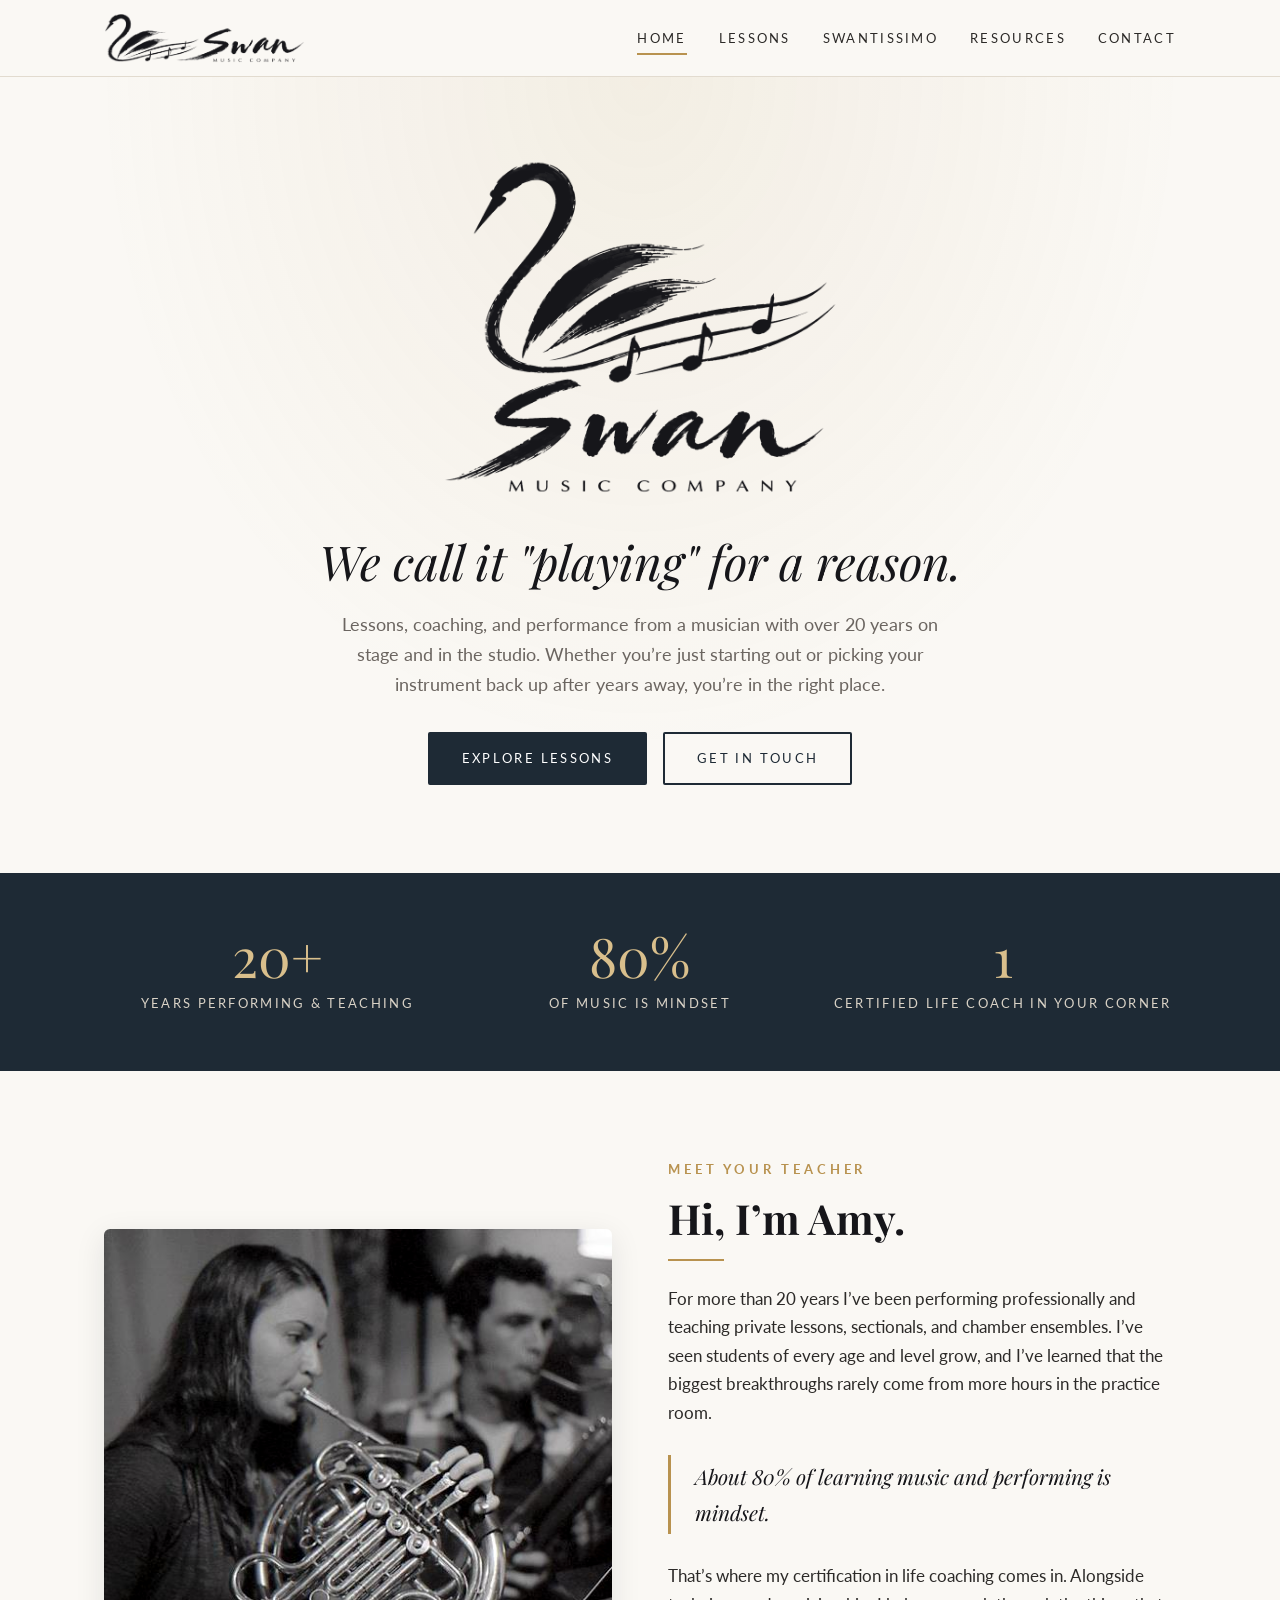
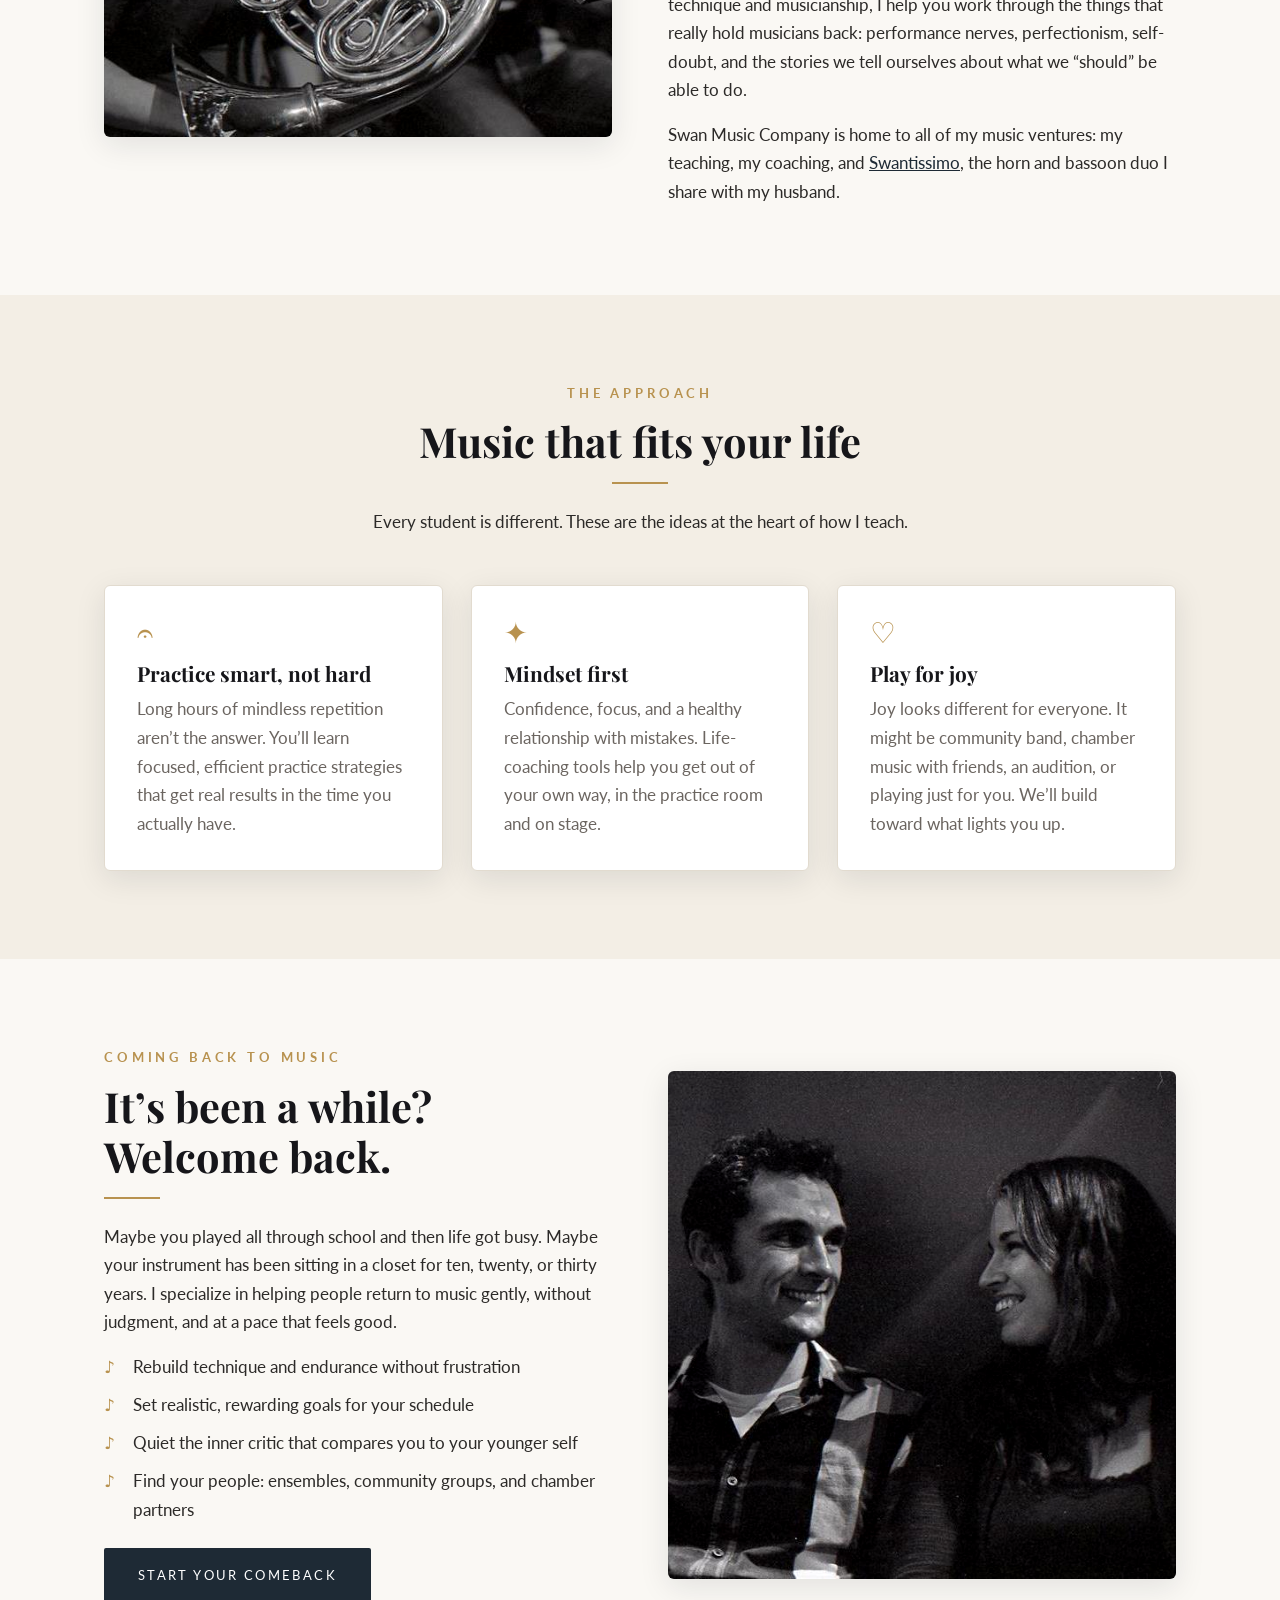
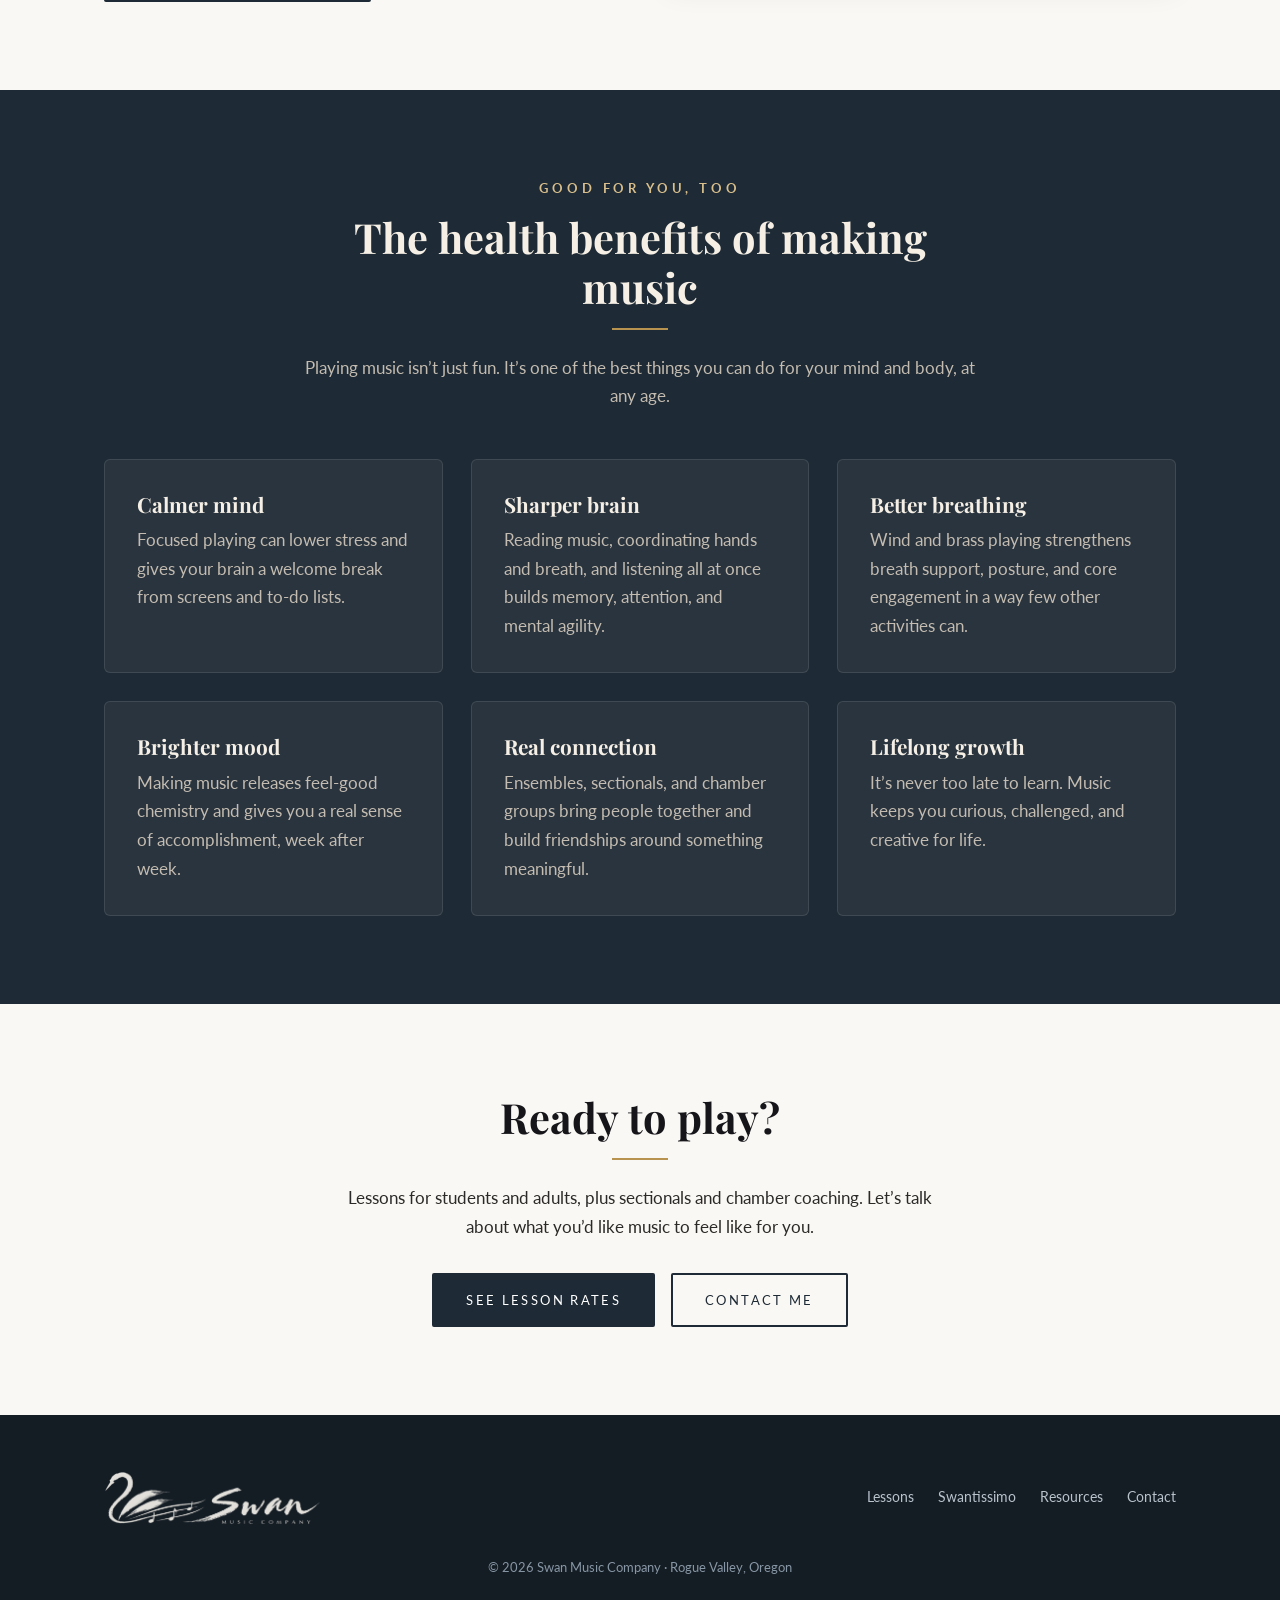
==== index.html @ 02e7a2b5 "Publish the Swan Music Company site." ====
<!DOCTYPE html>
<html lang="en">
<head>
  <meta charset="UTF-8" />
  <meta name="viewport" content="width=device-width, initial-scale=1.0" />
  <title>Swan Music Company | Music Lessons, Coaching &amp; Performance</title>
  <meta name="description" content="Music lessons and mindset coaching with 20+ years of professional performing and teaching. Practice smart, not hard, and play for joy." />
  <link rel="icon" type="image/png" href="images/logo-stacked.png" />
  <link rel="preconnect" href="https://fonts.googleapis.com" />
  <link rel="preconnect" href="https://fonts.gstatic.com" crossorigin />
  <link href="https://fonts.googleapis.com/css2?family=Playfair+Display:ital,wght@0,400;0,700;1,400&family=Lato:wght@300;400;700&display=swap" rel="stylesheet" />
  <link rel="stylesheet" href="css/site.css" />
</head>
<body>

  <header class="site-header">
    <div class="container">
      <a class="brand" href="index.html"><img src="images/logo-horizontal.png" alt="Swan Music Company" /></a>
      <button class="nav-toggle" aria-label="Menu" aria-expanded="false"><span></span></button>
      <ul class="nav-links">
        <li><a href="index.html" aria-current="page">Home</a></li>
        <li><a href="lessons.html">Lessons</a></li>
        <li><a href="swantissimo.html">Swantissimo</a></li>
        <li><a href="resources.html">Resources</a></li>
        <li><a href="contact.html">Contact</a></li>
      </ul>
    </div>
  </header>

  <!-- Hero -->
  <section class="hero">
    <div class="container">
      <img class="hero-logo" src="images/logo-stacked.png" alt="Swan Music Company logo: a brushstroke swan with music notes" />
      <h1>We call it "playing" for a reason.</h1>
      <p>Lessons, coaching, and performance from a musician with over 20 years on stage and in the studio. Whether you&rsquo;re just starting out or picking your instrument back up after years away, you&rsquo;re in the right place.</p>
      <div class="btn-row">
        <a href="lessons.html" class="btn">Explore Lessons</a>
        <a href="contact.html" class="btn btn-outline">Get in Touch</a>
      </div>
    </div>
  </section>

  <!-- Stats -->
  <section class="section-dark" style="padding: 3.5rem 0;">
    <div class="container stats">
      <div><div class="stat-num">20+</div><div class="stat-label">Years performing &amp; teaching</div></div>
      <div><div class="stat-num">80%</div><div class="stat-label">Of music is mindset</div></div>
      <div><div class="stat-num">1</div><div class="stat-label">Certified life coach in your corner</div></div>
    </div>
  </section>

  <!-- About -->
  <section class="section" id="about">
    <div class="container grid-2">
      <img class="photo" src="images/amy-horn.jpg" alt="Amy playing French horn" />
      <div>
        <p class="eyebrow">Meet your teacher</p>
        <h2>Hi, I&rsquo;m Amy.</h2>
        <div class="divider" style="margin-left: 0;"></div>
        <p>For more than 20 years I&rsquo;ve been performing professionally and teaching private lessons, sectionals, and chamber ensembles. I&rsquo;ve seen students of every age and level grow, and I&rsquo;ve learned that the biggest breakthroughs rarely come from more hours in the practice room.</p>
        <p class="pull">About 80% of learning music and performing is mindset.</p>
        <p>That&rsquo;s where my certification in life coaching comes in. Alongside technique and musicianship, I help you work through the things that really hold musicians back: performance nerves, perfectionism, self-doubt, and the stories we tell ourselves about what we &ldquo;should&rdquo; be able to do.</p>
        <p>Swan Music Company is home to all of my music ventures: my teaching, my coaching, and <a href="swantissimo.html">Swantissimo</a>, the horn and bassoon duo I share with my husband.</p>
      </div>
    </div>
  </section>

  <!-- Approach -->
  <section class="section section-warm">
    <div class="container">
      <div class="section-head">
        <p class="eyebrow">The approach</p>
        <h2>Music that fits your life</h2>
        <div class="divider"></div>
        <p>Every student is different. These are the ideas at the heart of how I teach.</p>
      </div>
      <div class="grid-3">
        <div class="card">
          <div class="icon">𝄐</div>
          <h3>Practice smart, not hard</h3>
          <p>Long hours of mindless repetition aren&rsquo;t the answer. You&rsquo;ll learn focused, efficient practice strategies that get real results in the time you actually have.</p>
        </div>
        <div class="card">
          <div class="icon">✦</div>
          <h3>Mindset first</h3>
          <p>Confidence, focus, and a healthy relationship with mistakes. Life-coaching tools help you get out of your own way, in the practice room and on stage.</p>
        </div>
        <div class="card">
          <div class="icon">♡</div>
          <h3>Play for joy</h3>
          <p>Joy looks different for everyone. It might be community band, chamber music with friends, an audition, or playing just for you. We&rsquo;ll build toward what lights you up.</p>
        </div>
      </div>
    </div>
  </section>

  <!-- Returning musicians -->
  <section class="section">
    <div class="container grid-2">
      <div>
        <p class="eyebrow">Coming back to music</p>
        <h2>It&rsquo;s been a while? Welcome back.</h2>
        <div class="divider" style="margin-left: 0;"></div>
        <p>Maybe you played all through school and then life got busy. Maybe your instrument has been sitting in a closet for ten, twenty, or thirty years. I specialize in helping people return to music gently, without judgment, and at a pace that feels good.</p>
        <ul class="checklist">
          <li>Rebuild technique and endurance without frustration</li>
          <li>Set realistic, rewarding goals for your schedule</li>
          <li>Quiet the inner critic that compares you to your younger self</li>
          <li>Find your people: ensembles, community groups, and chamber partners</li>
        </ul>
        <a href="contact.html" class="btn">Start Your Comeback</a>
      </div>
      <img class="photo" src="images/swantissimo-portrait.jpg" alt="Amy and her husband smiling together" />
    </div>
  </section>

  <!-- Health -->
  <section class="section section-dark">
    <div class="container">
      <div class="section-head">
        <p class="eyebrow" style="color: var(--brass-light);">Good for you, too</p>
        <h2>The health benefits of making music</h2>
        <div class="divider"></div>
        <p style="color:#c4bcb0;">Playing music isn&rsquo;t just fun. It&rsquo;s one of the best things you can do for your mind and body, at any age.</p>
      </div>
      <div class="grid-3">
        <div class="card">
          <h3>Calmer mind</h3>
          <p>Focused playing can lower stress and gives your brain a welcome break from screens and to-do lists.</p>
        </div>
        <div class="card">
          <h3>Sharper brain</h3>
          <p>Reading music, coordinating hands and breath, and listening all at once builds memory, attention, and mental agility.</p>
        </div>
        <div class="card">
          <h3>Better breathing</h3>
          <p>Wind and brass playing strengthens breath support, posture, and core engagement in a way few other activities can.</p>
        </div>
        <div class="card">
          <h3>Brighter mood</h3>
          <p>Making music releases feel-good chemistry and gives you a real sense of accomplishment, week after week.</p>
        </div>
        <div class="card">
          <h3>Real connection</h3>
          <p>Ensembles, sectionals, and chamber groups bring people together and build friendships around something meaningful.</p>
        </div>
        <div class="card">
          <h3>Lifelong growth</h3>
          <p>It&rsquo;s never too late to learn. Music keeps you curious, challenged, and creative for life.</p>
        </div>
      </div>
    </div>
  </section>

  <!-- CTA -->
  <section class="section cta">
    <div class="container">
      <h2>Ready to play?</h2>
      <div class="divider"></div>
      <p>Lessons for students and adults, plus sectionals and chamber coaching. Let&rsquo;s talk about what you&rsquo;d like music to feel like for you.</p>
      <div class="btn-row">
        <a href="lessons.html" class="btn">See Lesson Rates</a>
        <a href="contact.html" class="btn btn-outline">Contact Me</a>
      </div>
    </div>
  </section>

  <footer class="site-footer">
    <div class="container">
      <div class="footer-inner">
        <img src="images/logo-horizontal-white.png" alt="Swan Music Company" />
        <ul class="footer-links">
          <li><a href="lessons.html">Lessons</a></li>
          <li><a href="swantissimo.html">Swantissimo</a></li>
          <li><a href="resources.html">Resources</a></li>
          <li><a href="contact.html">Contact</a></li>
        </ul>
      </div>
      <p class="copyright">&copy; <span data-year>2026</span> Swan Music Company &middot; Rogue Valley, Oregon</p>
    </div>
  </footer>

  <script src="js/site.js"></script>
</body>
</html>
---- css/site.css ----
/* ── Swan Music Company: shared styles ── */

:root {
  --ink: #16161a;
  --navy: #1e2a35;
  --navy-deep: #141c24;
  --paper: #faf8f4;
  --paper-warm: #f3eee5;
  --brass: #b8924f;
  --brass-light: #d9bf8c;
  --text: #2c2a28;
  --muted: #6b6560;
  --line: #e2dbcf;
  --radius: 6px;
  --shadow: 0 8px 30px rgba(20, 28, 36, 0.10);
}

*, *::before, *::after { box-sizing: border-box; margin: 0; padding: 0; }

html { scroll-behavior: smooth; }

body {
  font-family: 'Lato', system-ui, sans-serif;
  color: var(--text);
  background: var(--paper);
  line-height: 1.7;
  font-size: 1.05rem;
}

img { max-width: 100%; display: block; }

a { color: var(--navy); }

h1, h2, h3, h4 {
  font-family: 'Playfair Display', Georgia, serif;
  line-height: 1.2;
  color: var(--ink);
}

h1 { font-size: clamp(2.4rem, 6vw, 4rem); }
h2 { font-size: clamp(1.9rem, 4vw, 2.6rem); margin-bottom: 0.5rem; }
h3 { font-size: 1.3rem; margin-bottom: 0.6rem; }

p { margin-bottom: 1rem; }
p:last-child { margin-bottom: 0; }

.eyebrow {
  font-size: 0.8rem;
  letter-spacing: 0.3em;
  text-transform: uppercase;
  color: var(--brass);
  font-weight: 700;
  margin-bottom: 0.75rem;
}

.lead {
  font-family: 'Playfair Display', Georgia, serif;
  font-style: italic;
  font-size: 1.25rem;
  line-height: 1.6;
  color: #4a4038;
}

/* ── Layout ── */
.container { max-width: 1120px; margin: 0 auto; padding: 0 1.5rem; }
.container-narrow { max-width: 760px; }

.section { padding: 5.5rem 0; }
.section-warm { background: var(--paper-warm); }
.section-dark { background: var(--navy); color: #d9d2c6; }
.section-dark h2, .section-dark h3 { color: #f5efe5; }

.section-head { text-align: center; max-width: 680px; margin: 0 auto 3rem; }

.divider {
  width: 56px;
  height: 2px;
  background: var(--brass);
  margin: 1rem auto 1.5rem;
}

.grid-2 { display: grid; grid-template-columns: 1fr 1fr; gap: 3.5rem; align-items: center; }
.grid-3 { display: grid; grid-template-columns: repeat(3, 1fr); gap: 1.75rem; }

/* ── Header / Nav ── */
.site-header {
  position: sticky;
  top: 0;
  z-index: 100;
  background: rgba(250, 248, 244, 0.96);
  backdrop-filter: blur(6px);
  border-bottom: 1px solid var(--line);
}

.site-header .container {
  display: flex;
  align-items: center;
  justify-content: space-between;
  height: 76px;
}

.brand img { height: 50px; width: auto; }

.nav-links { display: flex; gap: 2rem; list-style: none; }

.nav-links a {
  text-decoration: none;
  color: var(--text);
  font-size: 0.8rem;
  letter-spacing: 0.18em;
  text-transform: uppercase;
  padding: 0.4rem 0;
  border-bottom: 2px solid transparent;
  transition: color 0.2s, border-color 0.2s;
}

.nav-links a:hover { color: var(--brass); }
.nav-links a[aria-current="page"] { border-bottom-color: var(--brass); }

.nav-toggle {
  display: none;
  background: none;
  border: 0;
  width: 44px;
  height: 44px;
  cursor: pointer;
  color: var(--ink);
}

.nav-toggle span,
.nav-toggle span::before,
.nav-toggle span::after {
  display: block;
  width: 24px;
  height: 2px;
  background: currentColor;
  margin: 0 auto;
  position: relative;
  transition: transform 0.2s;
}
.nav-toggle span::before, .nav-toggle span::after { content: ''; position: absolute; left: 0; }
.nav-toggle span::before { top: -7px; }
.nav-toggle span::after { top: 7px; }

/* ── Buttons ── */
.btn {
  display: inline-block;
  padding: 0.85rem 2rem;
  background: var(--navy);
  color: #fff;
  text-decoration: none;
  font-size: 0.82rem;
  letter-spacing: 0.18em;
  text-transform: uppercase;
  border: 2px solid var(--navy);
  border-radius: 2px;
  cursor: pointer;
  font-family: inherit;
  transition: background 0.2s, color 0.2s, border-color 0.2s;
}
.btn:hover { background: var(--brass); border-color: var(--brass); }

.btn-outline { background: transparent; color: var(--navy); }
.btn-outline:hover { color: #fff; }

.btn-light { background: transparent; border-color: var(--brass-light); color: var(--brass-light); }
.btn-light:hover { background: var(--brass-light); color: var(--navy); }

.btn-row { display: flex; gap: 1rem; flex-wrap: wrap; }

/* ── Home hero ── */
.hero {
  padding: 5rem 0 5.5rem;
  text-align: center;
  background:
    radial-gradient(ellipse at 50% 0%, rgba(184, 146, 79, 0.10), transparent 60%),
    var(--paper);
}

.hero-logo { width: min(400px, 80%); margin: 0 auto 2.25rem; }

.hero h1 {
  font-size: clamp(1.9rem, 4.5vw, 3rem);
  font-weight: 400;
  font-style: italic;
  max-width: 820px;
  margin: 0 auto 1.25rem;
}

.hero p { max-width: 640px; margin: 0 auto 2rem; color: var(--muted); font-size: 1.1rem; }
.hero .btn-row { justify-content: center; }

/* ── Page hero (inner pages) ── */
.page-hero {
  padding: 4.5rem 0 3.5rem;
  text-align: center;
  background: var(--paper-warm);
  border-bottom: 1px solid var(--line);
}
.page-hero p { max-width: 640px; margin: 1rem auto 0; color: var(--muted); font-size: 1.1rem; }

/* ── Stats strip ── */
.stats {
  display: grid;
  grid-template-columns: repeat(3, 1fr);
  text-align: center;
  gap: 1rem;
}
.stat-num {
  font-family: 'Playfair Display', Georgia, serif;
  font-size: clamp(2.4rem, 5vw, 3.4rem);
  color: var(--brass-light);
  line-height: 1;
}
.stat-label {
  font-size: 0.8rem;
  letter-spacing: 0.18em;
  text-transform: uppercase;
  margin-top: 0.6rem;
}

/* ── Cards ── */
.card {
  background: #fff;
  border: 1px solid var(--line);
  border-radius: var(--radius);
  padding: 2rem;
  box-shadow: var(--shadow);
}
.card .icon {
  font-size: 1.8rem;
  color: var(--brass);
  line-height: 1;
  margin-bottom: 0.9rem;
}
.card p { color: var(--muted); }

.section-dark .card {
  background: rgba(255, 255, 255, 0.05);
  border-color: rgba(255, 255, 255, 0.1);
  box-shadow: none;
}
.section-dark .card p { color: #c4bcb0; }

/* ── Photo ── */
.photo {
  border-radius: var(--radius);
  box-shadow: var(--shadow);
  filter: contrast(1.04);
}

/* ── Quote / pull ── */
.pull {
  border-left: 3px solid var(--brass);
  padding: 0.25rem 0 0.25rem 1.5rem;
  margin: 1.75rem 0;
  font-family: 'Playfair Display', Georgia, serif;
  font-style: italic;
  font-size: 1.3rem;
  color: var(--ink);
}

/* ── Checklist ── */
.checklist { list-style: none; margin: 1rem 0 1.5rem; }
.checklist li { padding-left: 1.8rem; position: relative; margin-bottom: 0.6rem; }
.checklist li::before {
  content: '♪';
  position: absolute;
  left: 0;
  color: var(--brass);
  font-weight: 700;
}

/* ── Pricing ── */
.pricing { display: grid; grid-template-columns: 1fr 1fr; gap: 2rem; max-width: 880px; margin: 0 auto; }
.price-card { text-align: center; padding: 2.5rem 2rem; }
.price-card h3 { font-size: 1.6rem; }
.price-card .who { color: var(--muted); font-size: 0.95rem; margin-bottom: 1.75rem; }
.price-row {
  display: flex;
  justify-content: space-between;
  align-items: baseline;
  padding: 1rem 0;
  border-top: 1px solid var(--line);
}
.price-row:last-of-type { border-bottom: 1px solid var(--line); margin-bottom: 1.75rem; }
.price-row .len { font-size: 0.85rem; letter-spacing: 0.15em; text-transform: uppercase; }
.price-row .amt { font-family: 'Playfair Display', Georgia, serif; font-size: 2rem; color: var(--ink); }
.price-card.featured { border-top: 4px solid var(--brass); }

/* ── Resource cards ── */
.post-card { display: flex; flex-direction: column; text-decoration: none; color: inherit; transition: transform 0.2s; }
a.post-card:hover { transform: translateY(-3px); }
.post-card .tag {
  align-self: flex-start;
  font-size: 0.7rem;
  letter-spacing: 0.15em;
  text-transform: uppercase;
  color: var(--brass);
  border: 1px solid var(--brass-light);
  border-radius: 20px;
  padding: 0.2rem 0.75rem;
  margin-bottom: 1rem;
}
.post-card.soon { opacity: 0.7; border-style: dashed; box-shadow: none; background: transparent; }

/* ── Article ── */
.article { padding: 4rem 0 5rem; }
.article h2 { font-size: 1.6rem; margin: 2.5rem 0 0.75rem; }
.article p, .article li { font-size: 1.08rem; }
.article ol, .article ul { margin: 0 0 1rem 1.4rem; }
.article li { margin-bottom: 0.5rem; }
.article-meta { color: var(--muted); font-size: 0.9rem; margin-top: 0.75rem; }

/* ── Forms ── */
.form { display: grid; gap: 1.25rem; }
.form-row { display: grid; grid-template-columns: 1fr 1fr; gap: 1.25rem; }
.form label { display: block; font-size: 0.8rem; letter-spacing: 0.12em; text-transform: uppercase; margin-bottom: 0.4rem; font-weight: 700; }
.form input, .form select, .form textarea {
  width: 100%;
  padding: 0.8rem 1rem;
  font: inherit;
  color: var(--text);
  background: #fff;
  border: 1px solid var(--line);
  border-radius: 4px;
}
.form input:focus, .form select:focus, .form textarea:focus {
  outline: 2px solid var(--brass-light);
  border-color: var(--brass);
}
.form textarea { min-height: 160px; resize: vertical; }
.form-note { font-size: 0.9rem; color: var(--muted); }
.form-status { font-weight: 700; color: var(--navy); }

/* ── Swantissimo ── */
.duo-hero {
  min-height: 78vh;
  display: flex;
  align-items: center;
  justify-content: center;
  text-align: center;
  color: #fff;
  background:
    linear-gradient(to bottom, rgba(10, 15, 20, 0.55), rgba(10, 15, 20, 0.75)),
    url('../images/swantissimo-performing.jpg') center 30% / cover no-repeat;
}
.duo-hero h1 { color: #fff; font-style: italic; font-size: clamp(3.2rem, 10vw, 6.5rem); text-shadow: 0 2px 20px rgba(0,0,0,0.5); }
.duo-hero .eyebrow { color: var(--brass-light); }
.duo-hero p { color: #ddd5c8; letter-spacing: 0.08em; margin: 0.75rem 0 2.25rem; }

.tags { display: flex; flex-wrap: wrap; gap: 0.6rem; justify-content: center; margin-top: 1.75rem; }
.tags span {
  background: rgba(200, 169, 110, 0.15);
  border: 1px solid rgba(200, 169, 110, 0.35);
  color: var(--brass-light);
  padding: 0.35rem 0.9rem;
  border-radius: 20px;
  font-size: 0.75rem;
  letter-spacing: 0.08em;
  text-transform: uppercase;
}

.instagram-btn {
  display: inline-flex;
  align-items: center;
  gap: 0.65rem;
  padding: 0.9rem 2rem;
  background: linear-gradient(135deg, #833ab4, #fd1d1d, #fcb045);
  color: #fff;
  text-decoration: none;
  border-radius: 6px;
  font-weight: 700;
  box-shadow: 0 4px 16px rgba(0,0,0,0.15);
  transition: transform 0.2s;
}
.instagram-btn:hover { transform: translateY(-2px); }

/* ── CTA band ── */
.cta { text-align: center; }
.cta p { max-width: 600px; margin: 0 auto 2rem; }
.cta .btn-row { justify-content: center; }

/* ── Footer ── */
.site-footer {
  background: var(--navy-deep);
  color: #8796a4;
  padding: 3.5rem 0 2.5rem;
  font-size: 0.9rem;
}
.footer-inner { display: flex; justify-content: space-between; align-items: center; gap: 2rem; flex-wrap: wrap; }
.footer-inner img { height: 54px; width: auto; opacity: 0.9; }
.footer-links { display: flex; gap: 1.5rem; list-style: none; flex-wrap: wrap; }
.footer-links a { color: #b9c3cc; text-decoration: none; }
.footer-links a:hover { color: var(--brass-light); }
.copyright { margin-top: 2rem; font-size: 0.8rem; text-align: center; }

/* ── Responsive ── */
@media (max-width: 880px) {
  .grid-2, .grid-3, .pricing { grid-template-columns: 1fr; gap: 2rem; }
  .section { padding: 4rem 0; }

  .nav-toggle { display: block; }
  .nav-links {
    display: none;
    position: absolute;
    top: 76px;
    left: 0;
    right: 0;
    flex-direction: column;
    gap: 0;
    background: var(--paper);
    border-bottom: 1px solid var(--line);
    padding: 0.5rem 1.5rem 1rem;
  }
  .nav-links.open { display: flex; }
  .nav-links a { display: block; padding: 0.85rem 0; }
}

@media (max-width: 560px) {
  .container { padding: 0 1rem; }
  .stats { grid-template-columns: 1fr; gap: 2rem; }
  .form-row { grid-template-columns: 1fr; }
  .brand img { height: 38px; }
  .footer-inner { flex-direction: column; text-align: center; }
}
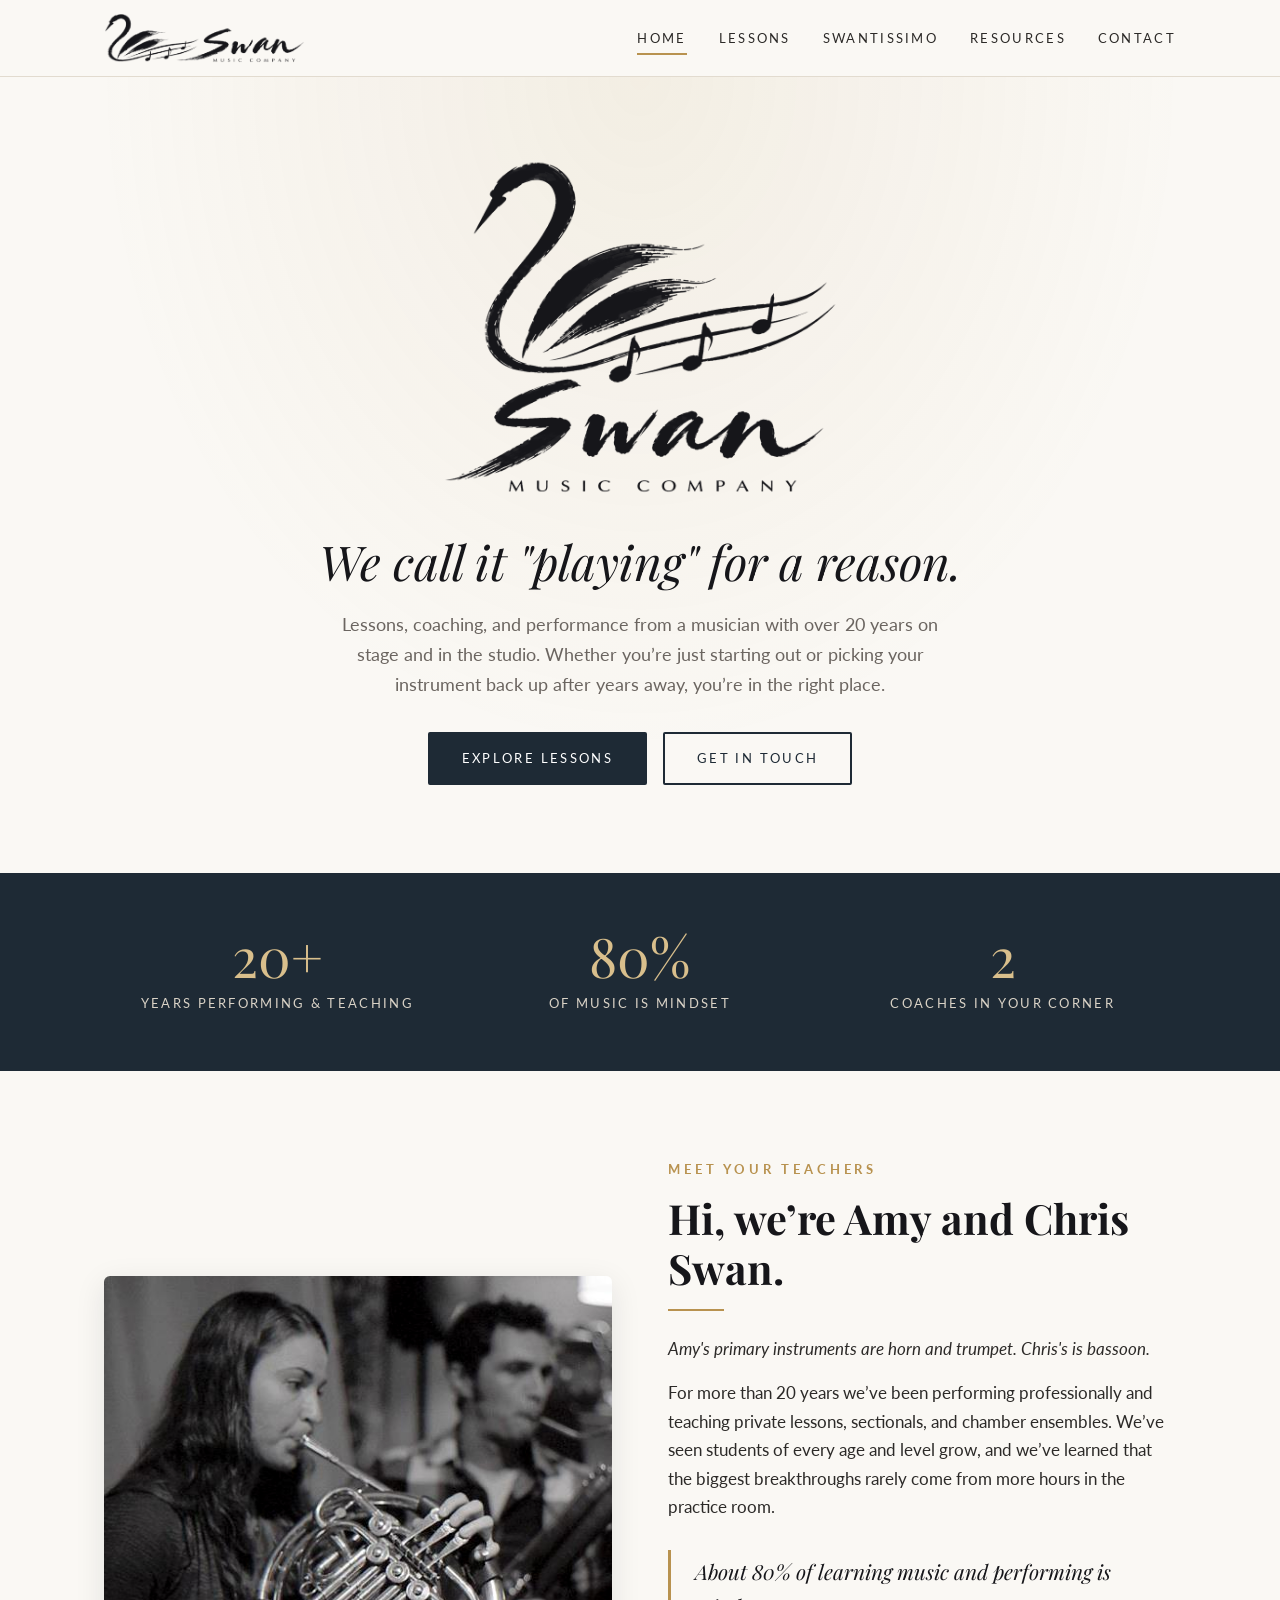
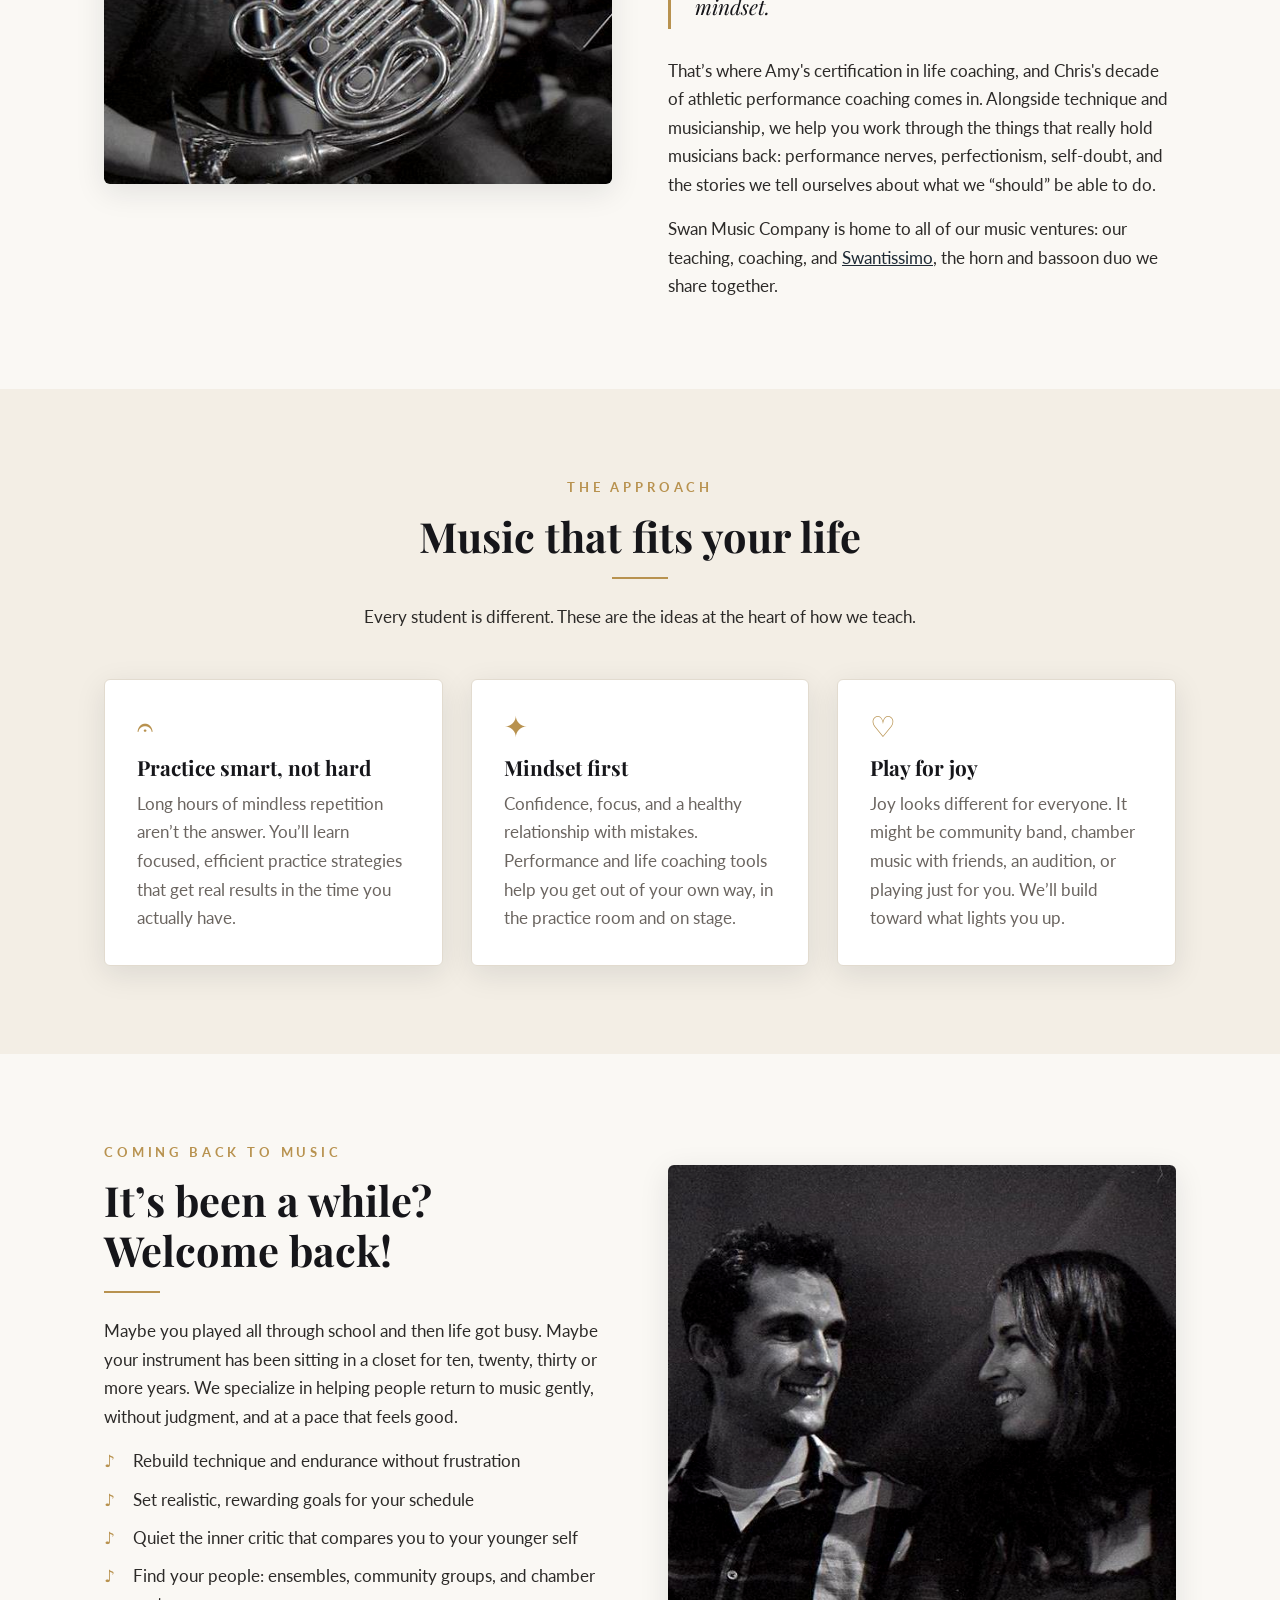
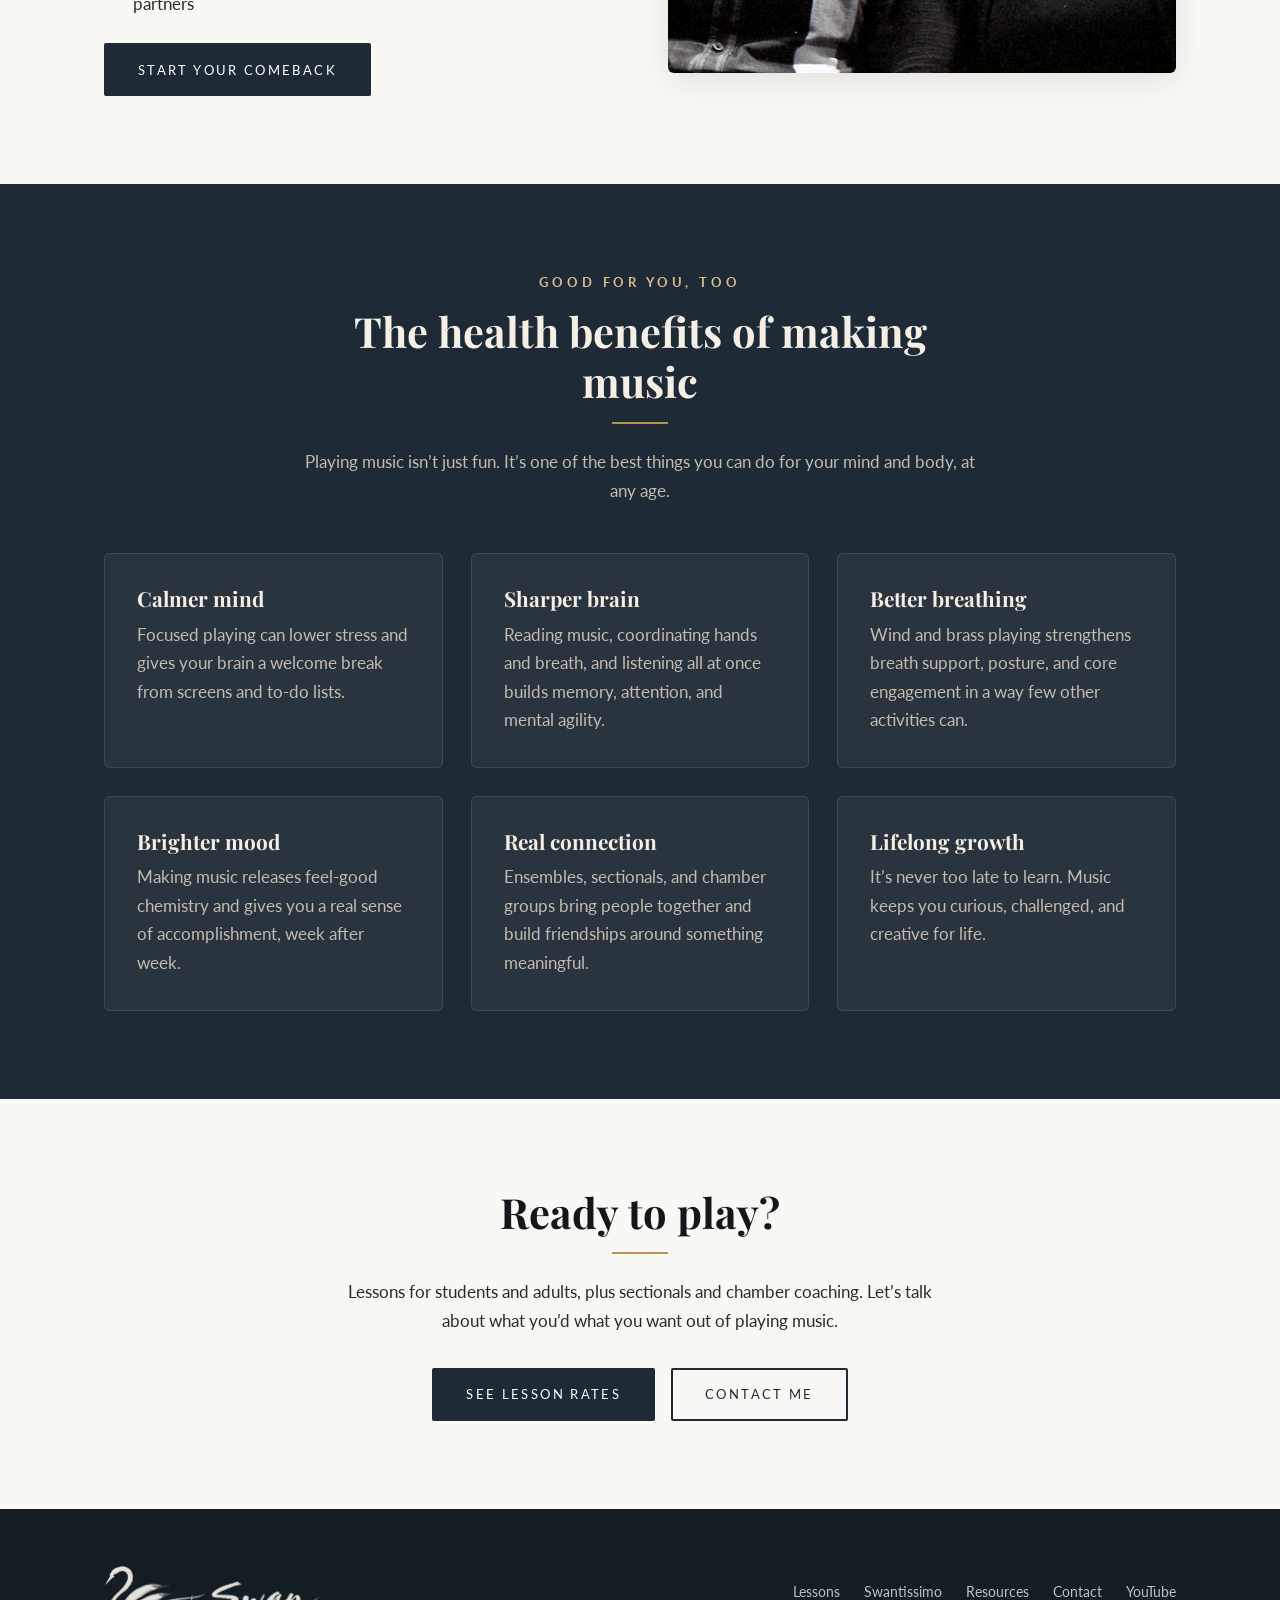
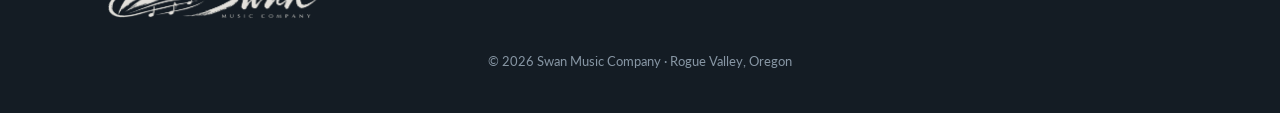
==== commit 48163420: "Update the site content before the first publish." ====
--- a/index.html
+++ b/index.html
@@ -4,7 +4,7 @@
   <meta charset="UTF-8" />
   <meta name="viewport" content="width=device-width, initial-scale=1.0" />
   <title>Swan Music Company | Music Lessons, Coaching &amp; Performance</title>
-  <meta name="description" content="Music lessons and mindset coaching with 20+ years of professional performing and teaching. Practice smart, not hard, and play for joy." />
+  <meta name="description" content="Music lessons and mindset coaching with 20+ years of professional performing and teaching. Practice smart, not hard, and play for joy above all else." />
   <link rel="icon" type="image/png" href="images/logo-stacked.png" />
   <link rel="preconnect" href="https://fonts.googleapis.com" />
   <link rel="preconnect" href="https://fonts.gstatic.com" crossorigin />
@@ -45,7 +45,7 @@
     <div class="container stats">
       <div><div class="stat-num">20+</div><div class="stat-label">Years performing &amp; teaching</div></div>
       <div><div class="stat-num">80%</div><div class="stat-label">Of music is mindset</div></div>
-      <div><div class="stat-num">1</div><div class="stat-label">Certified life coach in your corner</div></div>
+      <div><div class="stat-num">2</div><div class="stat-label">Coaches in your corner</div></div>
     </div>
   </section>
 
@@ -54,13 +54,14 @@
     <div class="container grid-2">
       <img class="photo" src="images/amy-horn.jpg" alt="Amy playing French horn" />
       <div>
-        <p class="eyebrow">Meet your teacher</p>
-        <h2>Hi, I&rsquo;m Amy.</h2>
+        <p class="eyebrow">Meet your teachers</p>
+        <h2>Hi, we&rsquo;re Amy and Chris Swan.</h2>
         <div class="divider" style="margin-left: 0;"></div>
-        <p>For more than 20 years I&rsquo;ve been performing professionally and teaching private lessons, sectionals, and chamber ensembles. I&rsquo;ve seen students of every age and level grow, and I&rsquo;ve learned that the biggest breakthroughs rarely come from more hours in the practice room.</p>
+        <p><i>Amy's primary instruments are horn and trumpet. Chris's is bassoon.</i></p>
+        <p>For more than 20 years we&rsquo;ve been performing professionally and teaching private lessons, sectionals, and chamber ensembles. We&rsquo;ve seen students of every age and level grow, and we&rsquo;ve learned that the biggest breakthroughs rarely come from more hours in the practice room.</p>
         <p class="pull">About 80% of learning music and performing is mindset.</p>
-        <p>That&rsquo;s where my certification in life coaching comes in. Alongside technique and musicianship, I help you work through the things that really hold musicians back: performance nerves, perfectionism, self-doubt, and the stories we tell ourselves about what we &ldquo;should&rdquo; be able to do.</p>
-        <p>Swan Music Company is home to all of my music ventures: my teaching, my coaching, and <a href="swantissimo.html">Swantissimo</a>, the horn and bassoon duo I share with my husband.</p>
+        <p>That&rsquo;s where Amy's certification in life coaching, and Chris's decade of athletic performance coaching comes in. Alongside technique and musicianship, we help you work through the things that really hold musicians back: performance nerves, perfectionism, self-doubt, and the stories we tell ourselves about what we &ldquo;should&rdquo; be able to do.</p>
+        <p>Swan Music Company is home to all of our music ventures: our teaching, coaching, and <a href="swantissimo.html">Swantissimo</a>, the horn and bassoon duo we share together.</p>
       </div>
     </div>
   </section>
@@ -72,7 +73,7 @@
         <p class="eyebrow">The approach</p>
         <h2>Music that fits your life</h2>
         <div class="divider"></div>
-        <p>Every student is different. These are the ideas at the heart of how I teach.</p>
+        <p>Every student is different. These are the ideas at the heart of how we teach.</p>
       </div>
       <div class="grid-3">
         <div class="card">
@@ -83,7 +84,7 @@
         <div class="card">
           <div class="icon">✦</div>
           <h3>Mindset first</h3>
-          <p>Confidence, focus, and a healthy relationship with mistakes. Life-coaching tools help you get out of your own way, in the practice room and on stage.</p>
+          <p>Confidence, focus, and a healthy relationship with mistakes. Performance and life coaching tools help you get out of your own way, in the practice room and on stage.</p>
         </div>
         <div class="card">
           <div class="icon">♡</div>
@@ -99,9 +100,9 @@
     <div class="container grid-2">
       <div>
         <p class="eyebrow">Coming back to music</p>
-        <h2>It&rsquo;s been a while? Welcome back.</h2>
+        <h2>It&rsquo;s been a while?<br />Welcome back!</h2>
         <div class="divider" style="margin-left: 0;"></div>
-        <p>Maybe you played all through school and then life got busy. Maybe your instrument has been sitting in a closet for ten, twenty, or thirty years. I specialize in helping people return to music gently, without judgment, and at a pace that feels good.</p>
+        <p>Maybe you played all through school and then life got busy. Maybe your instrument has been sitting in a closet for ten, twenty, thirty or more years. We specialize in helping people return to music gently, without judgment, and at a pace that feels good.</p>
         <ul class="checklist">
           <li>Rebuild technique and endurance without frustration</li>
           <li>Set realistic, rewarding goals for your schedule</li>
@@ -157,7 +158,7 @@
     <div class="container">
       <h2>Ready to play?</h2>
       <div class="divider"></div>
-      <p>Lessons for students and adults, plus sectionals and chamber coaching. Let&rsquo;s talk about what you&rsquo;d like music to feel like for you.</p>
+      <p>Lessons for students and adults, plus sectionals and chamber coaching. Let&rsquo;s talk about what you&rsquo;d what you want out of playing music.</p>
       <div class="btn-row">
         <a href="lessons.html" class="btn">See Lesson Rates</a>
         <a href="contact.html" class="btn btn-outline">Contact Me</a>
@@ -174,6 +175,7 @@
           <li><a href="swantissimo.html">Swantissimo</a></li>
           <li><a href="resources.html">Resources</a></li>
           <li><a href="contact.html">Contact</a></li>
+          <li><a href="https://www.youtube.com/@swanmusiccompany" target="_blank" rel="noopener noreferrer">YouTube</a></li>
         </ul>
       </div>
       <p class="copyright">&copy; <span data-year>2026</span> Swan Music Company &middot; Rogue Valley, Oregon</p>
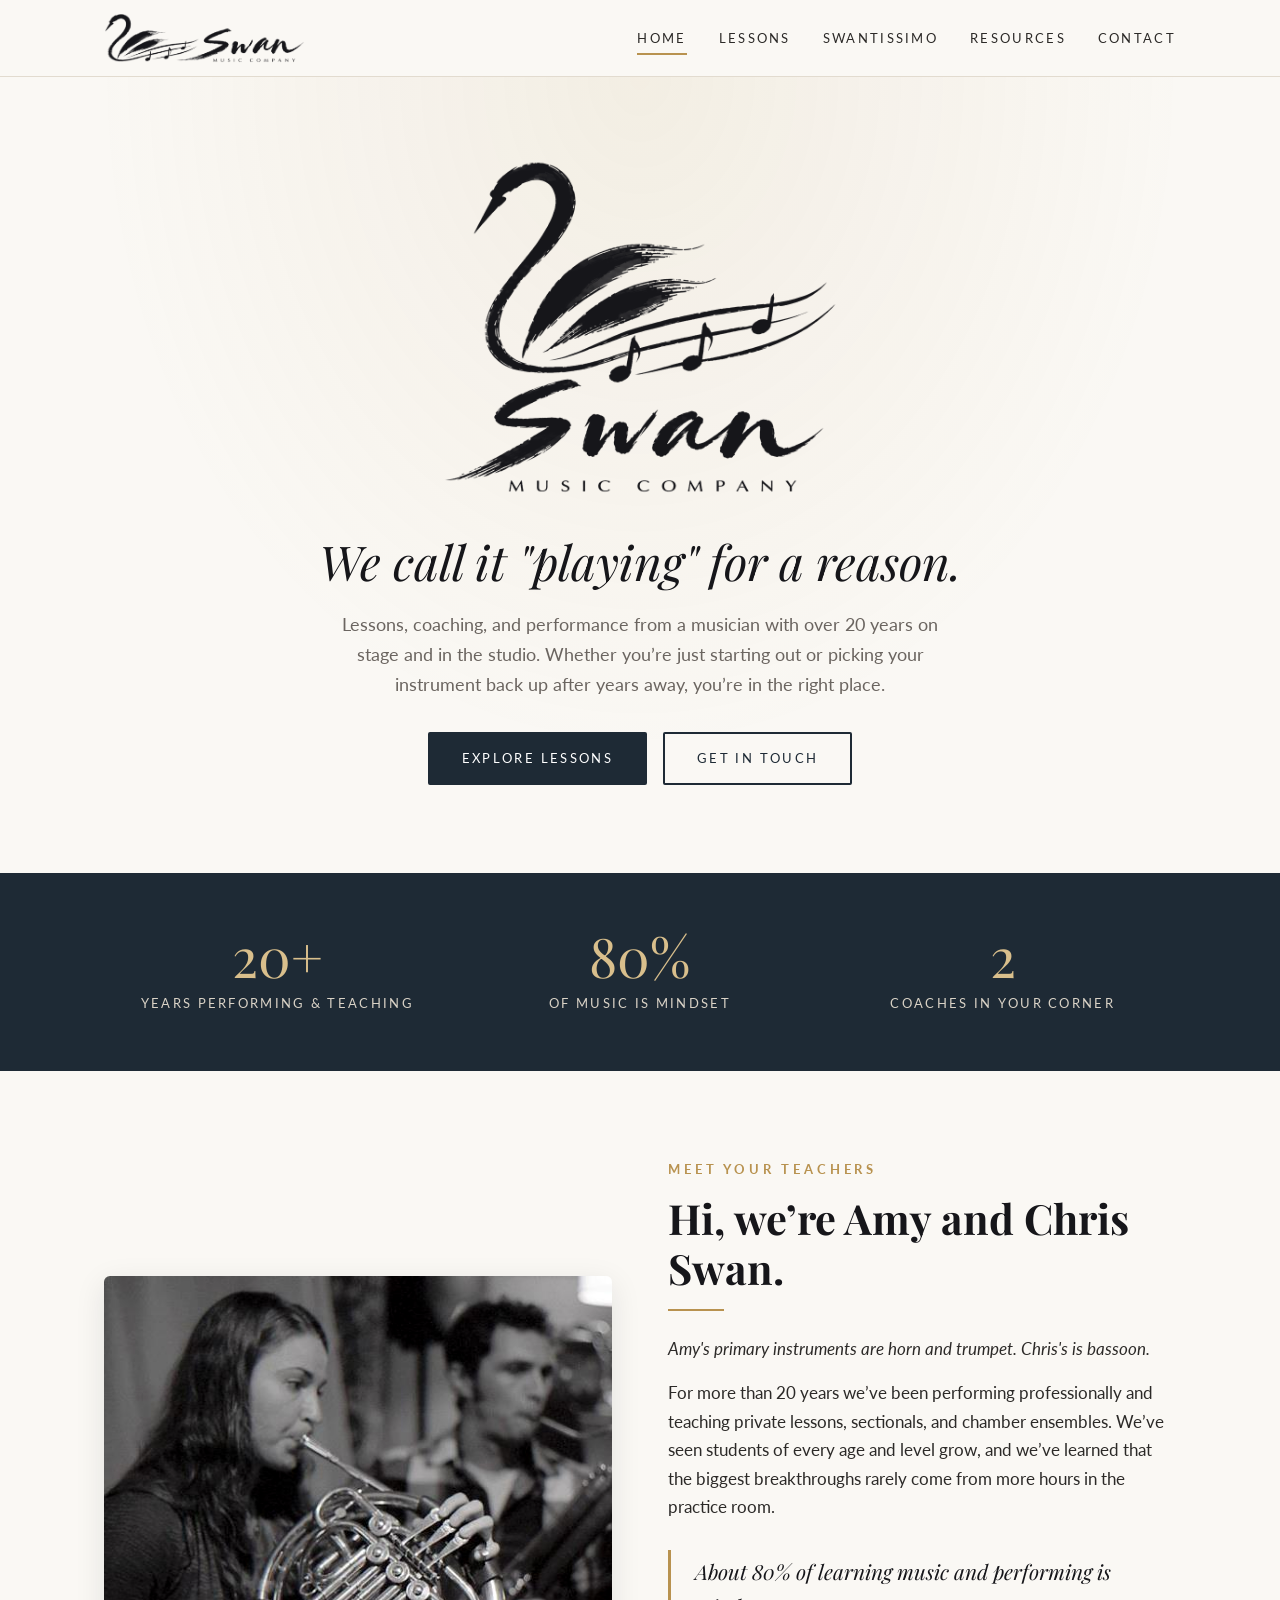
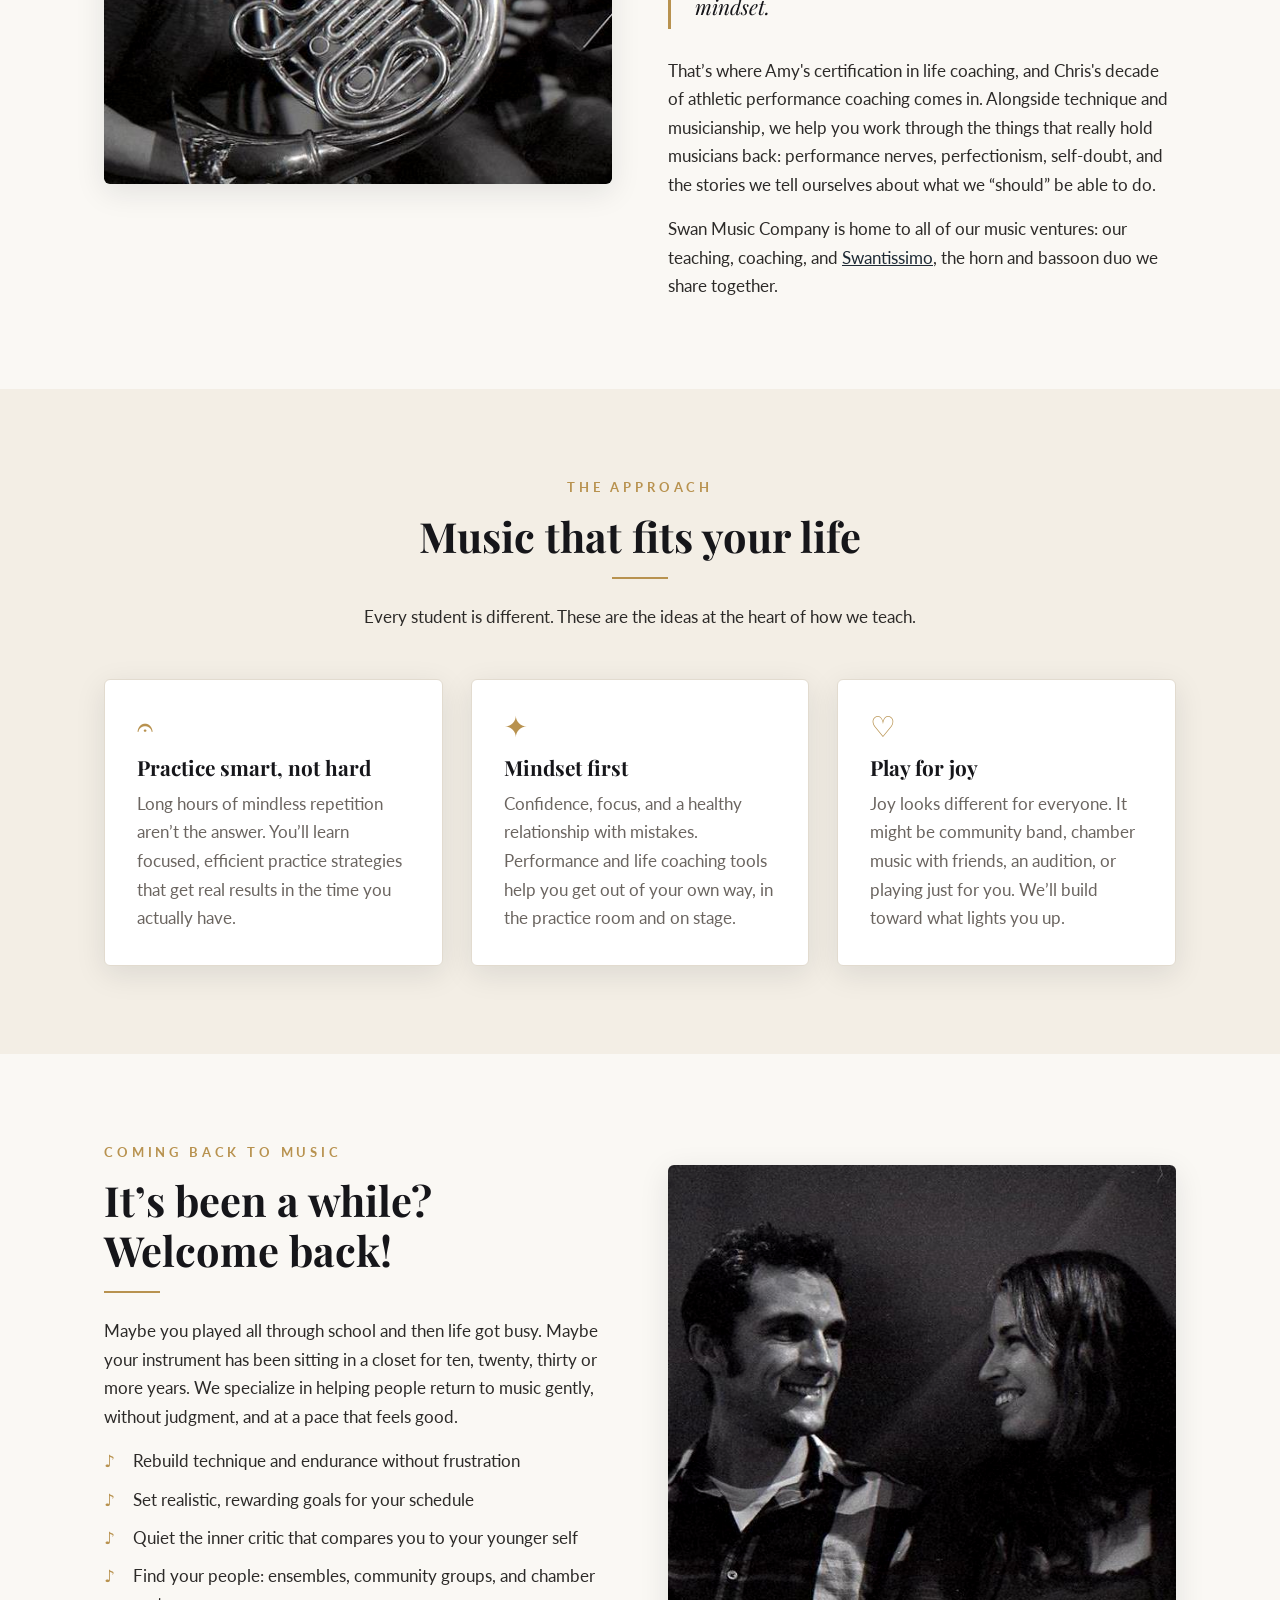
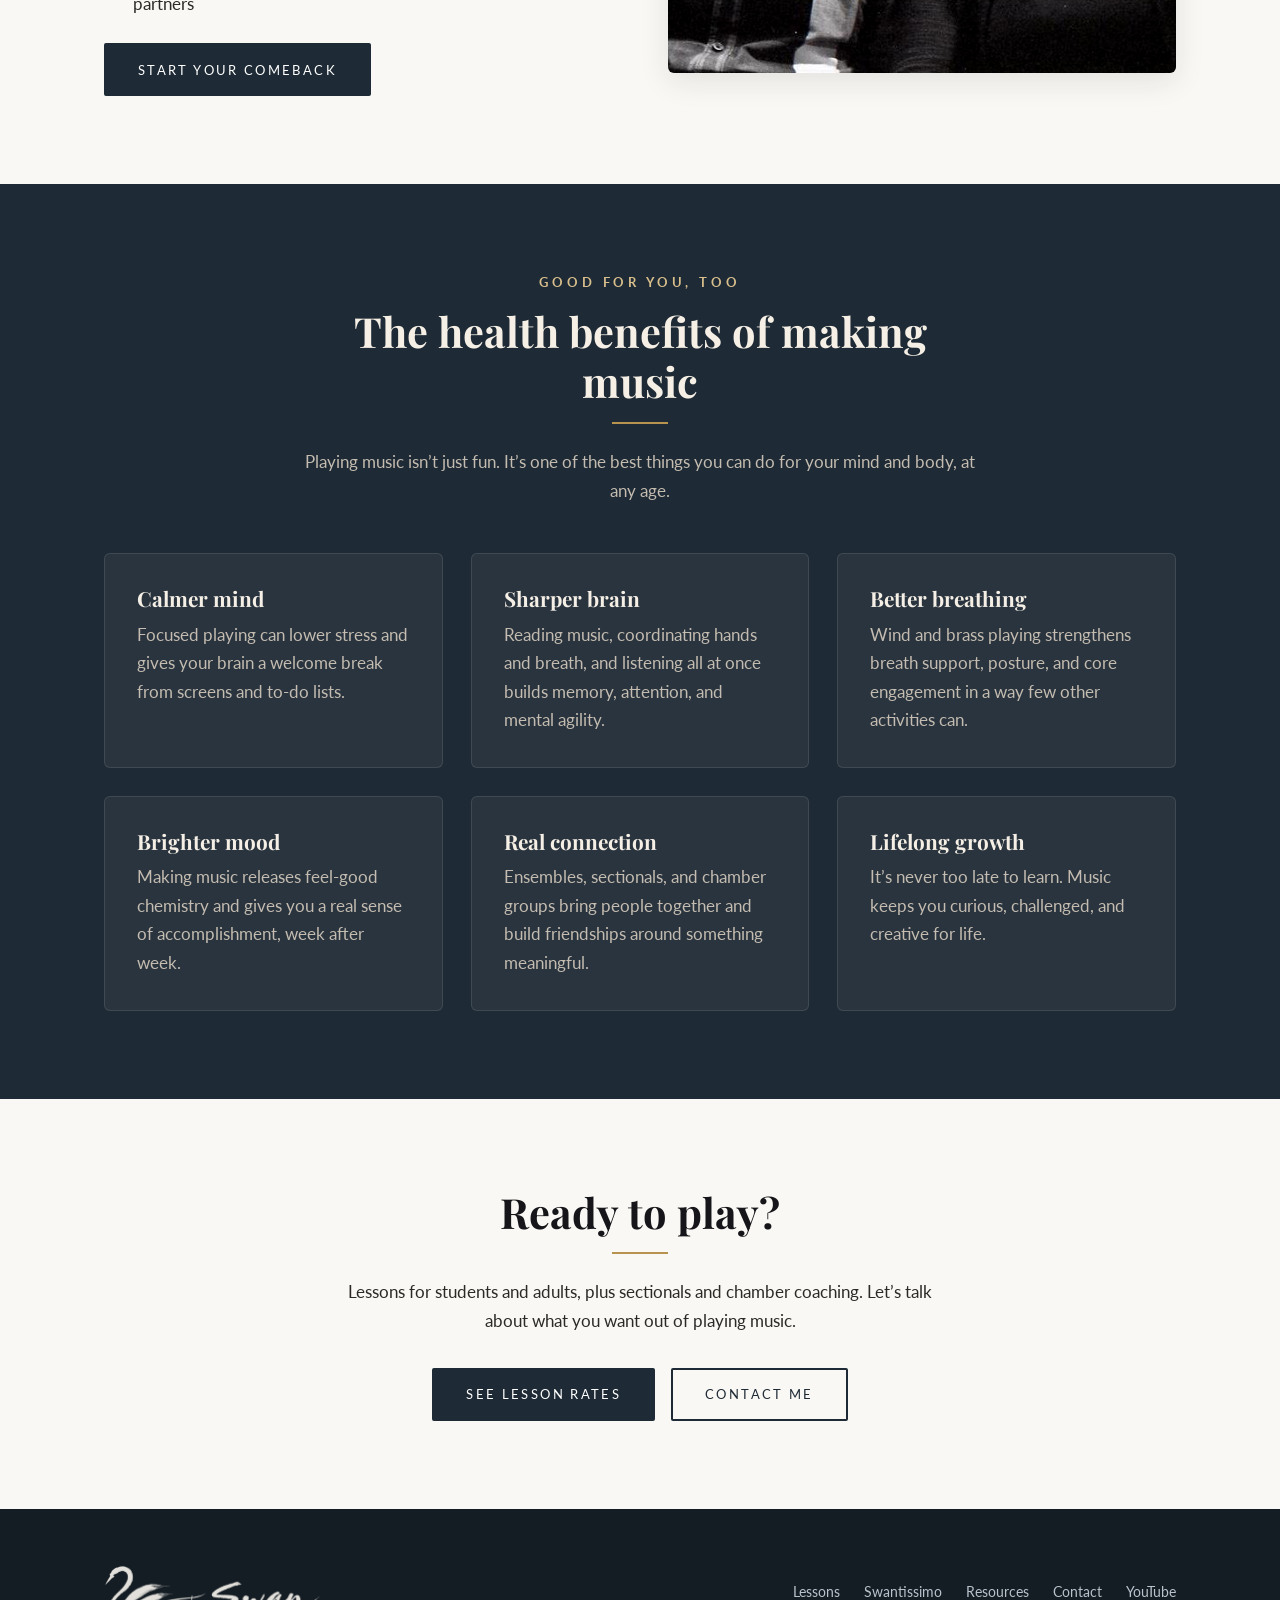
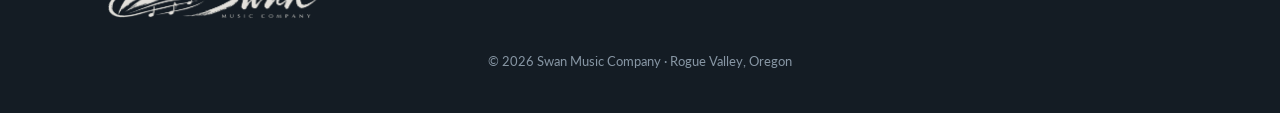
==== commit 67066f29: "Fix the homepage closing line." ====
--- a/index.html
+++ b/index.html
@@ -158,7 +158,7 @@
     <div class="container">
       <h2>Ready to play?</h2>
       <div class="divider"></div>
-      <p>Lessons for students and adults, plus sectionals and chamber coaching. Let&rsquo;s talk about what you&rsquo;d what you want out of playing music.</p>
+      <p>Lessons for students and adults, plus sectionals and chamber coaching. Let&rsquo;s talk about what you want out of playing music.</p>
       <div class="btn-row">
         <a href="lessons.html" class="btn">See Lesson Rates</a>
         <a href="contact.html" class="btn btn-outline">Contact Me</a>
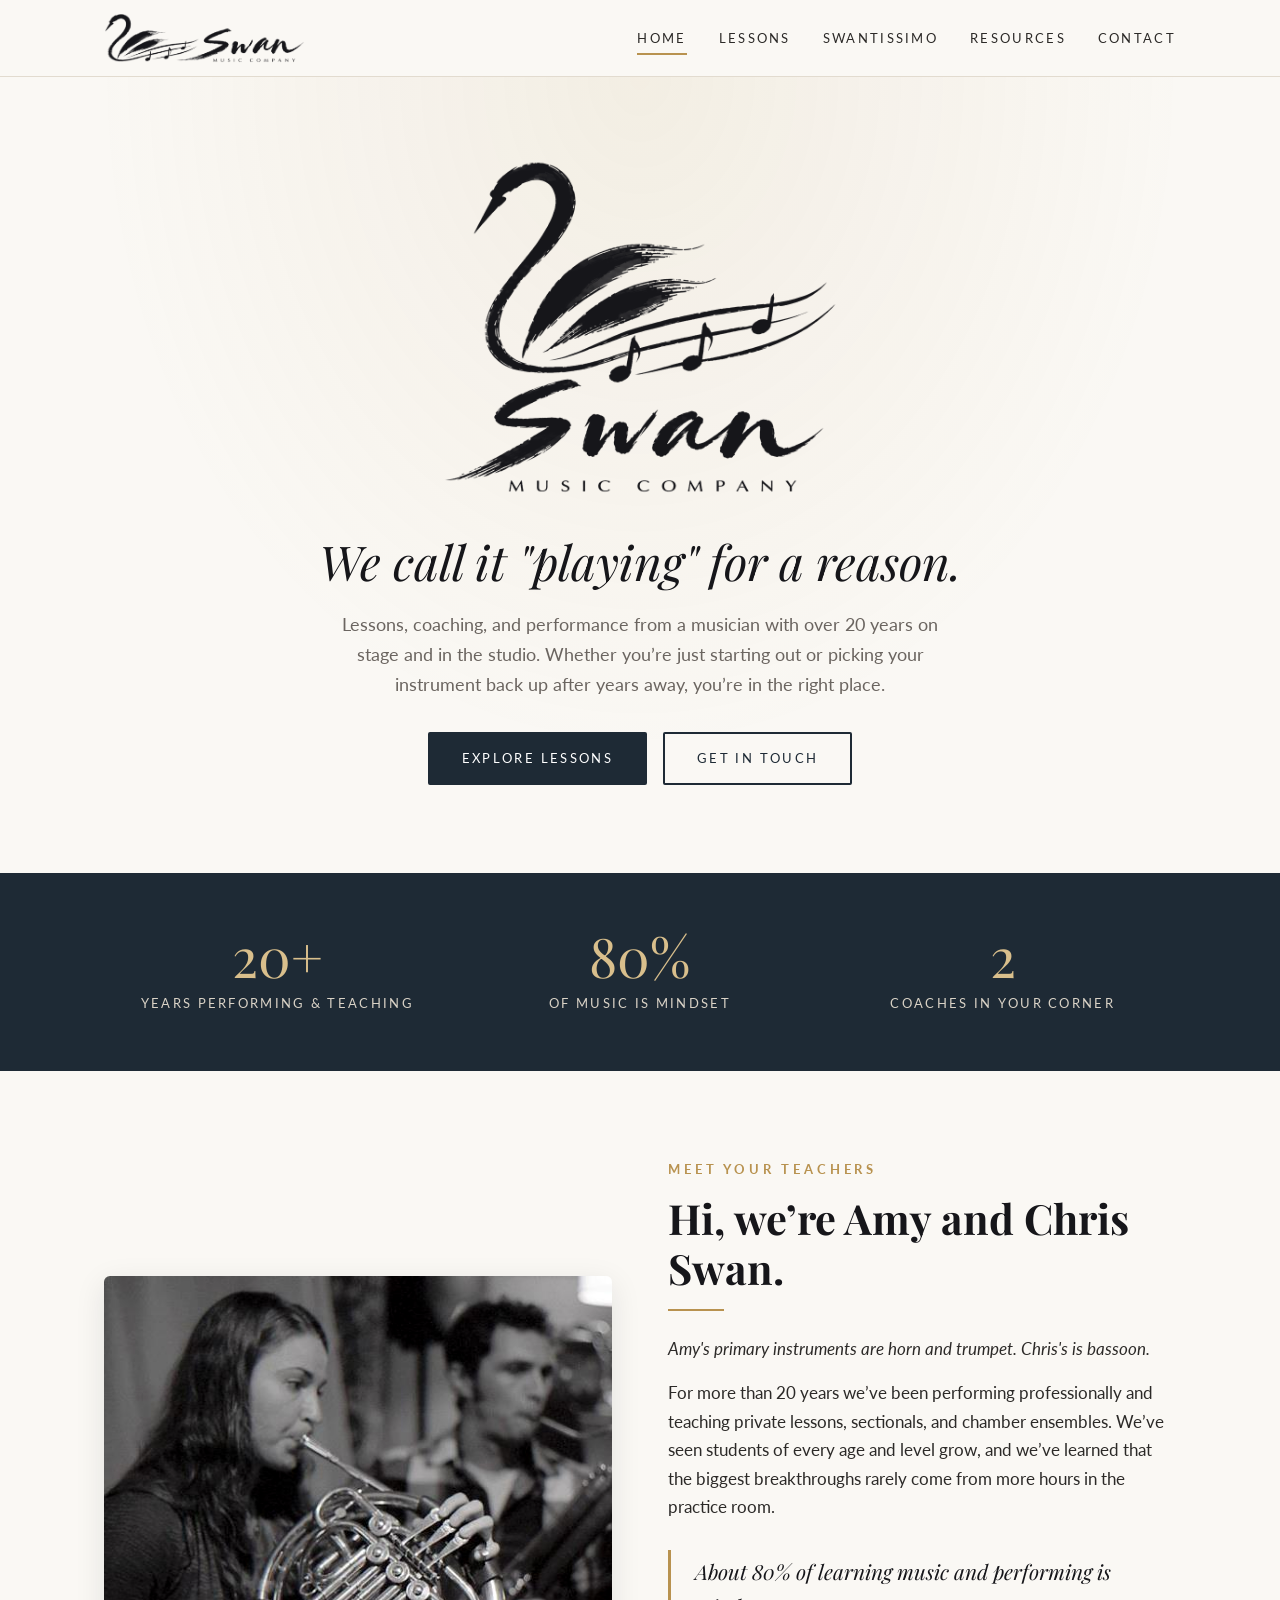
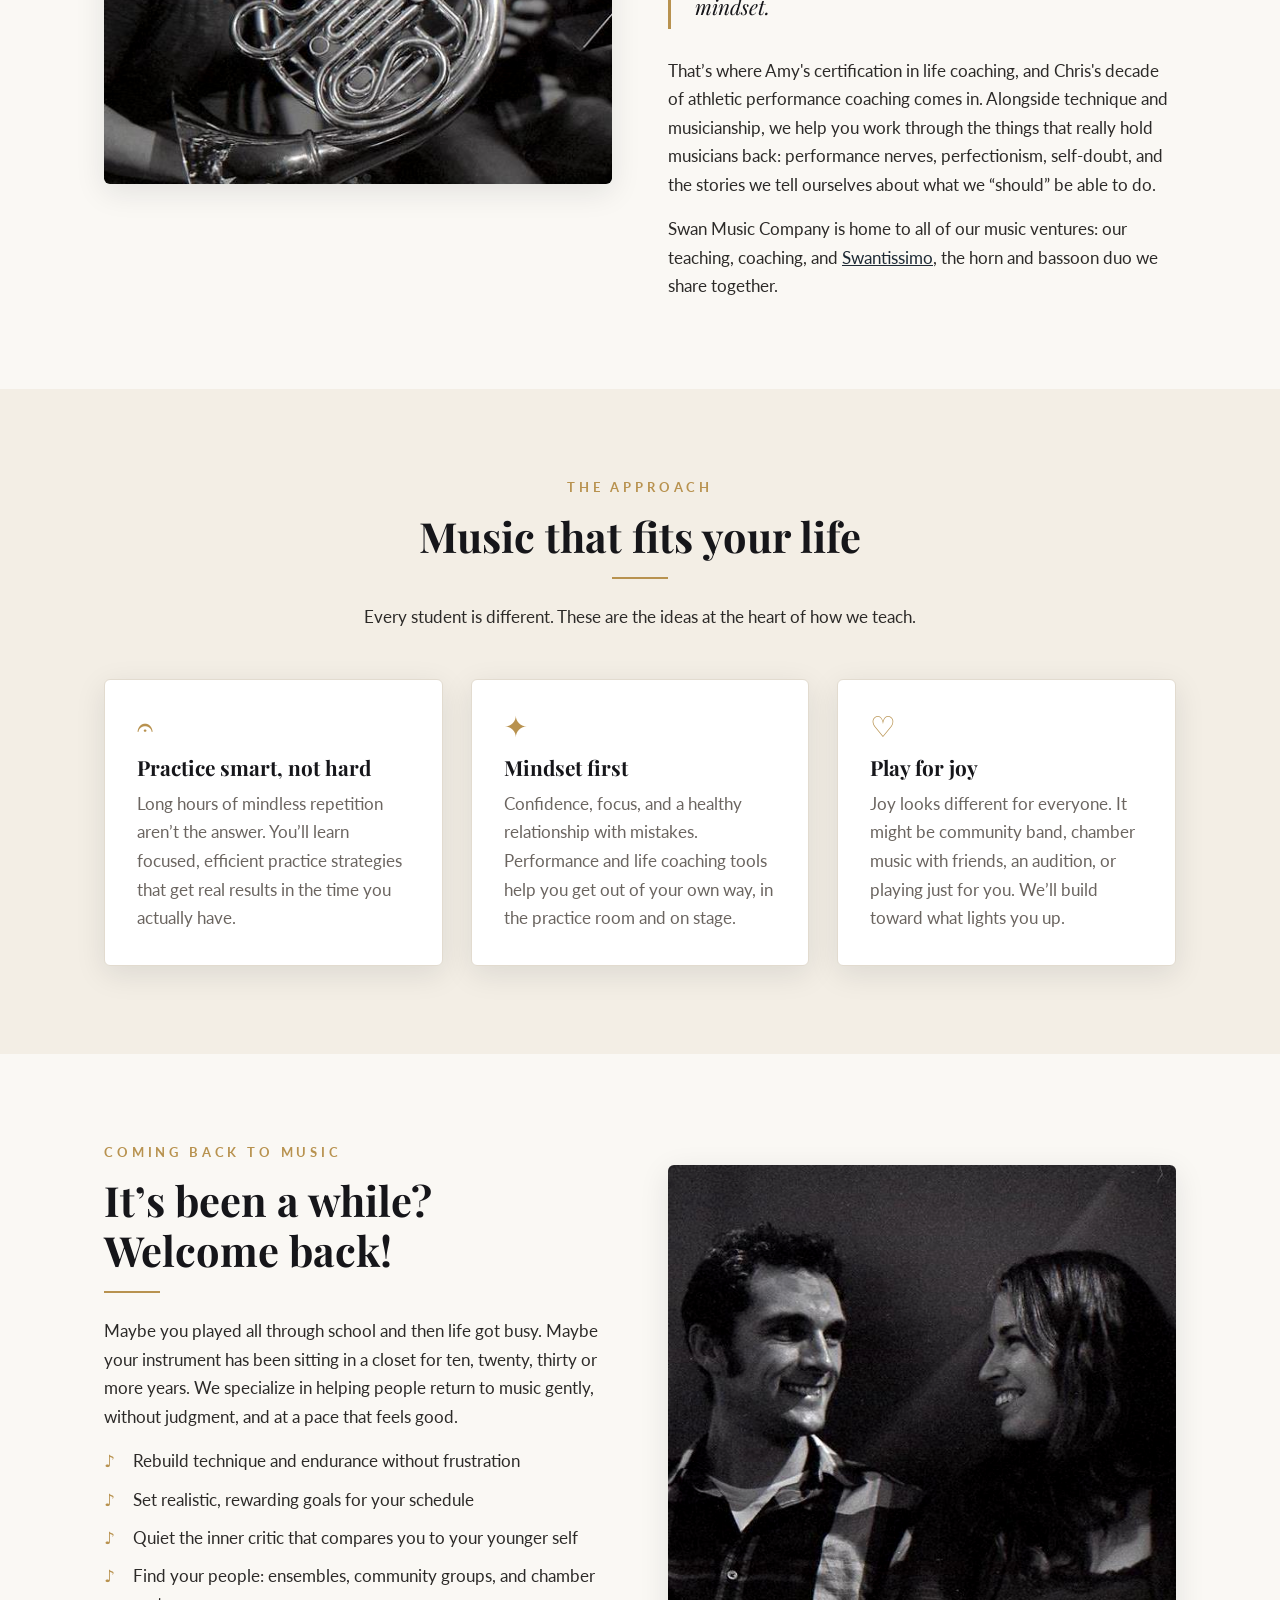
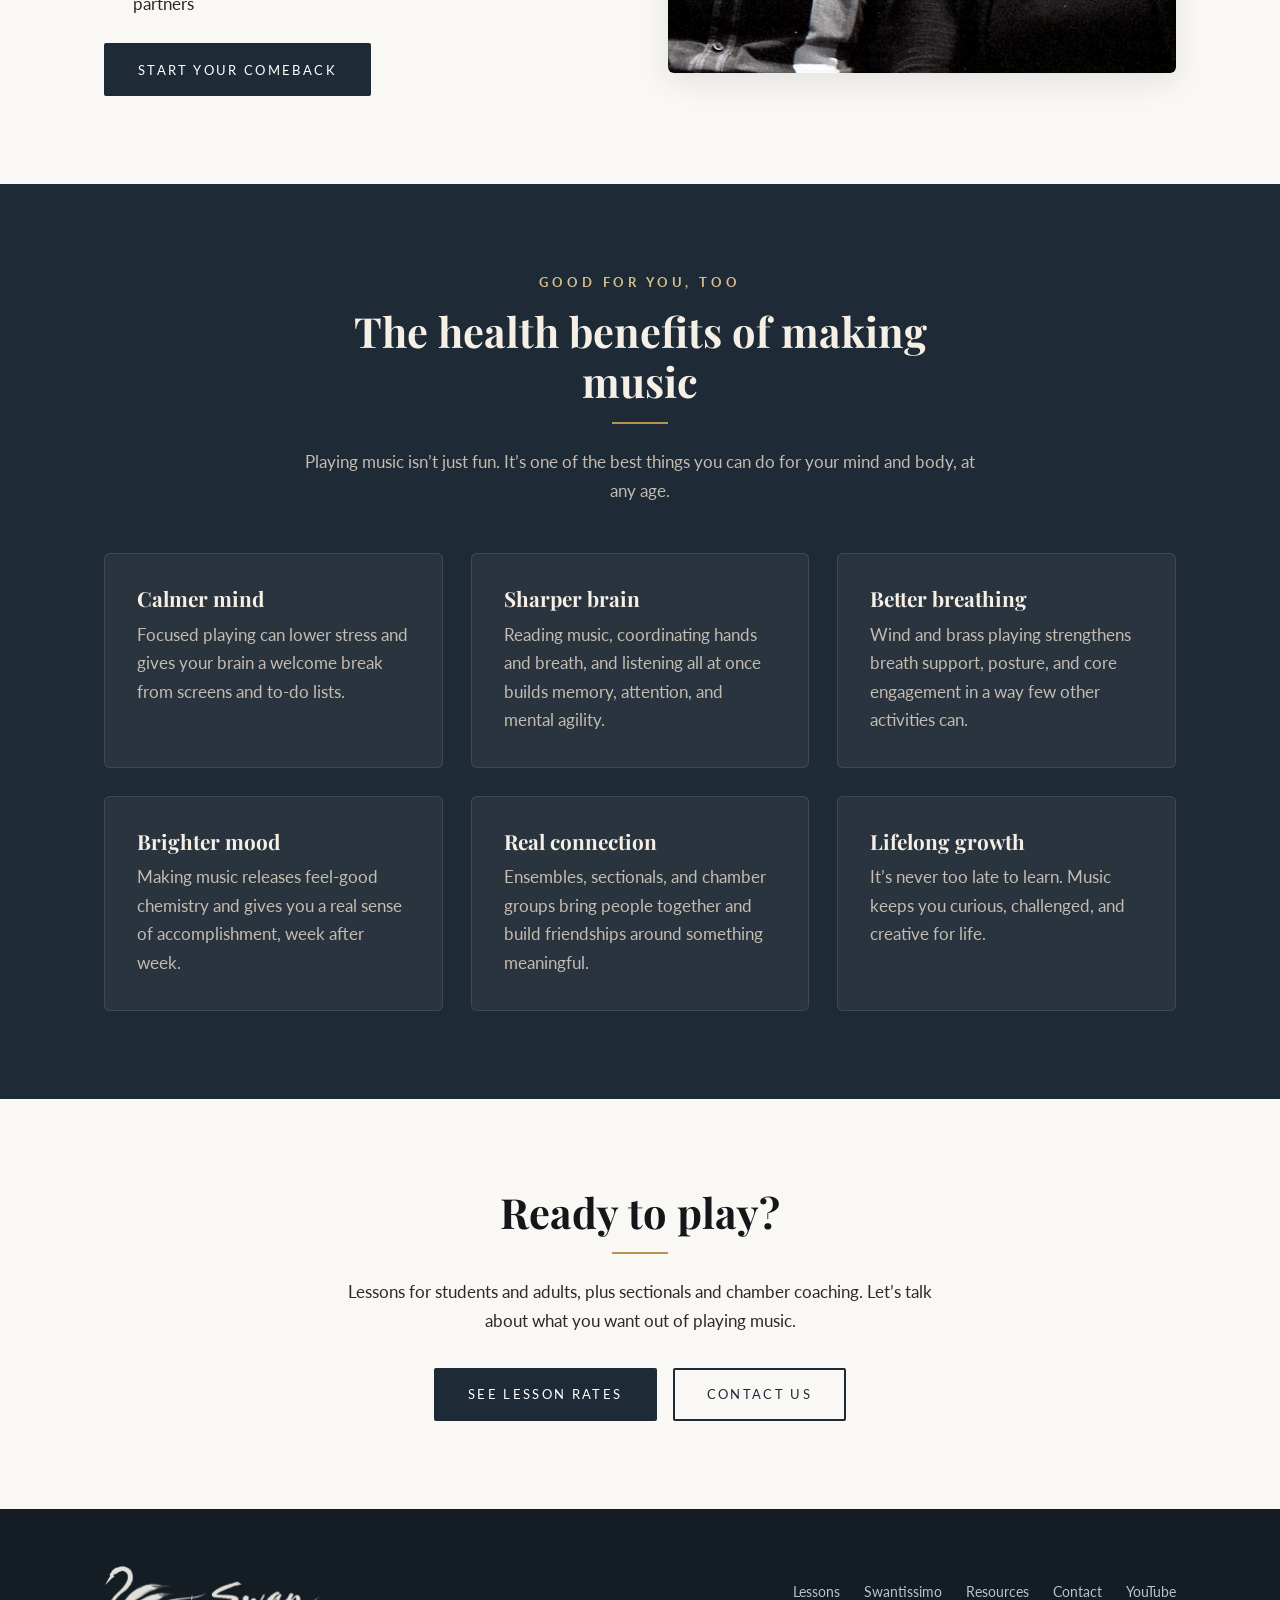
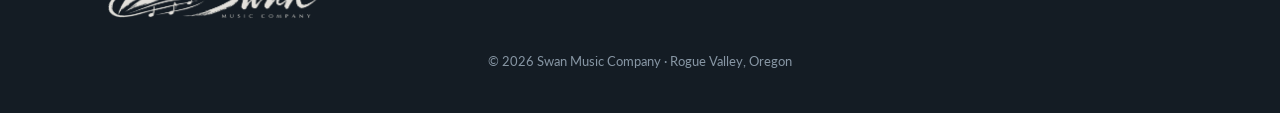
==== commit 081a6fe3: "Change 'I's to 'we's." ====
--- a/index.html
+++ b/index.html
@@ -52,7 +52,7 @@
   <!-- About -->
   <section class="section" id="about">
     <div class="container grid-2">
-      <img class="photo" src="images/amy-horn.jpg" alt="Amy playing French horn" />
+      <img class="photo" src="images/amy-horn.jpg" alt="Amy playing horn" />
       <div>
         <p class="eyebrow">Meet your teachers</p>
         <h2>Hi, we&rsquo;re Amy and Chris Swan.</h2>
@@ -161,7 +161,7 @@
       <p>Lessons for students and adults, plus sectionals and chamber coaching. Let&rsquo;s talk about what you want out of playing music.</p>
       <div class="btn-row">
         <a href="lessons.html" class="btn">See Lesson Rates</a>
-        <a href="contact.html" class="btn btn-outline">Contact Me</a>
+        <a href="contact.html" class="btn btn-outline">Contact Us</a>
       </div>
     </div>
   </section>
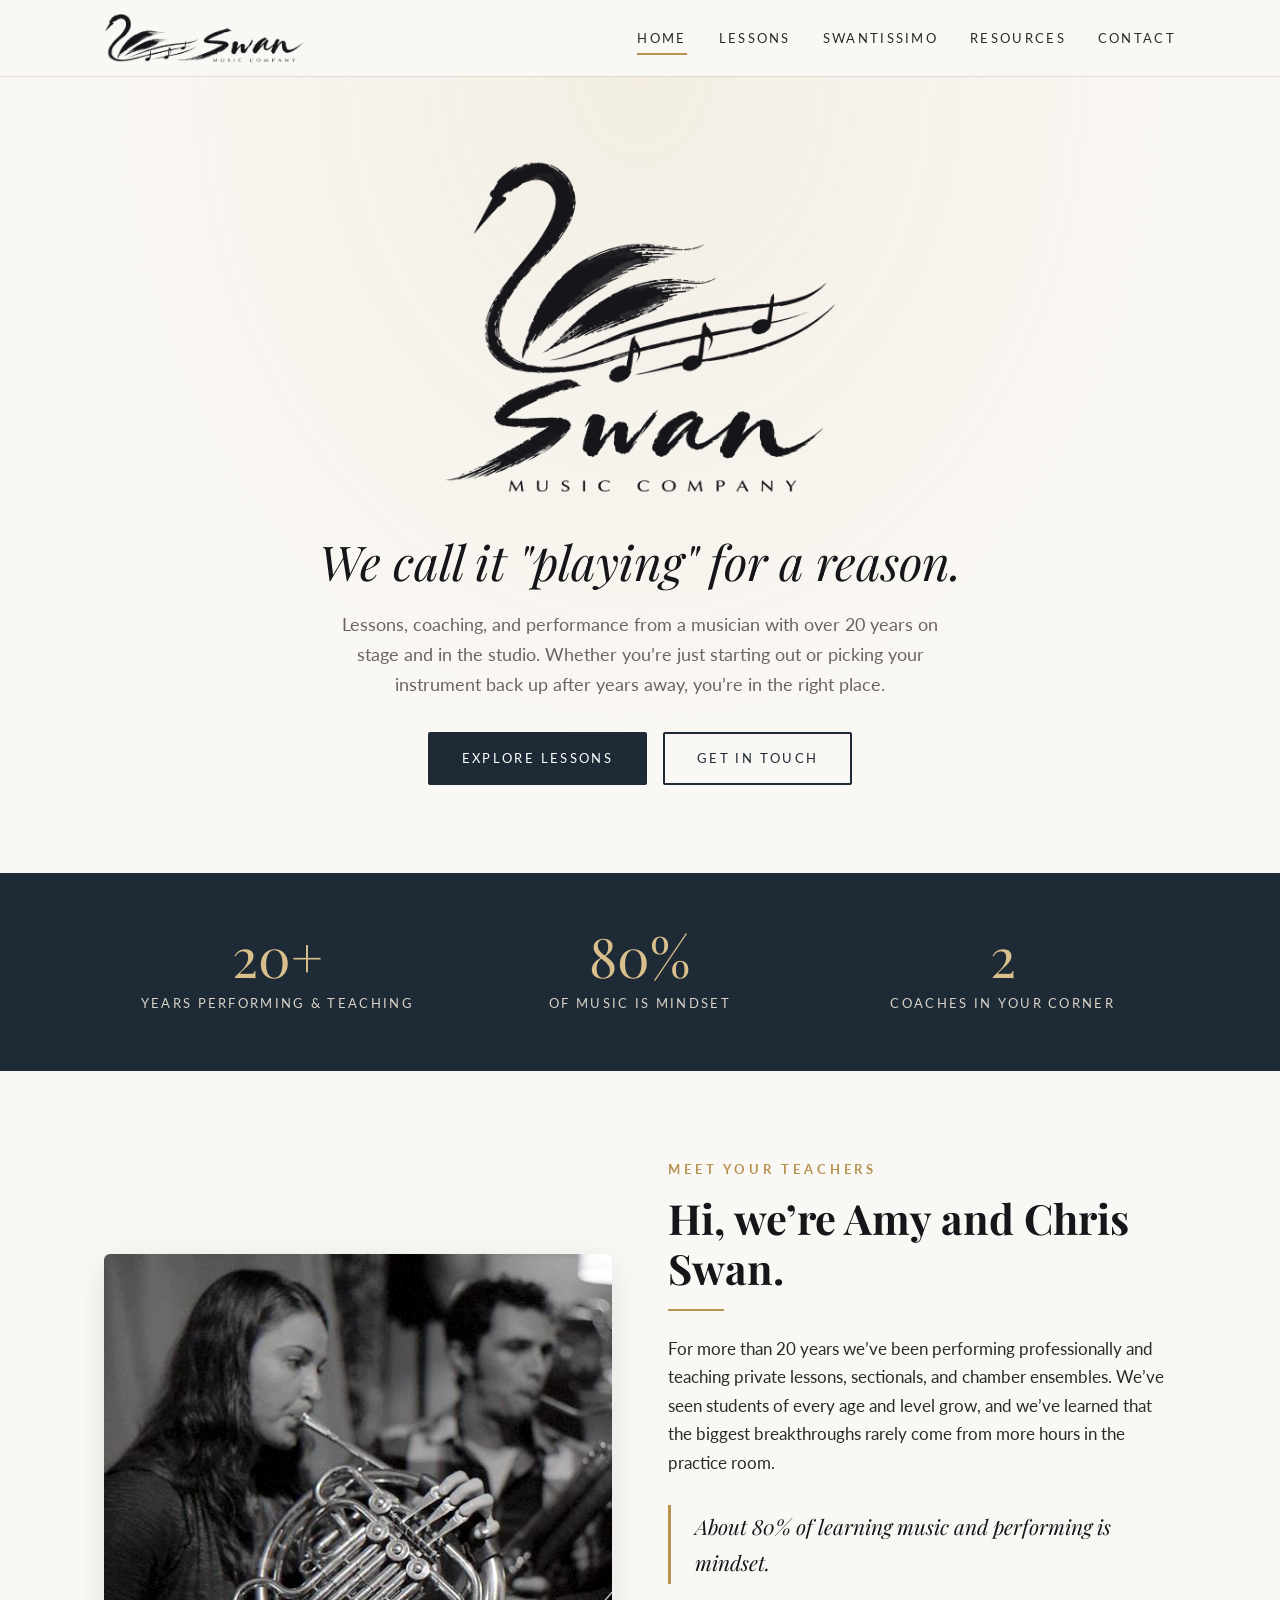
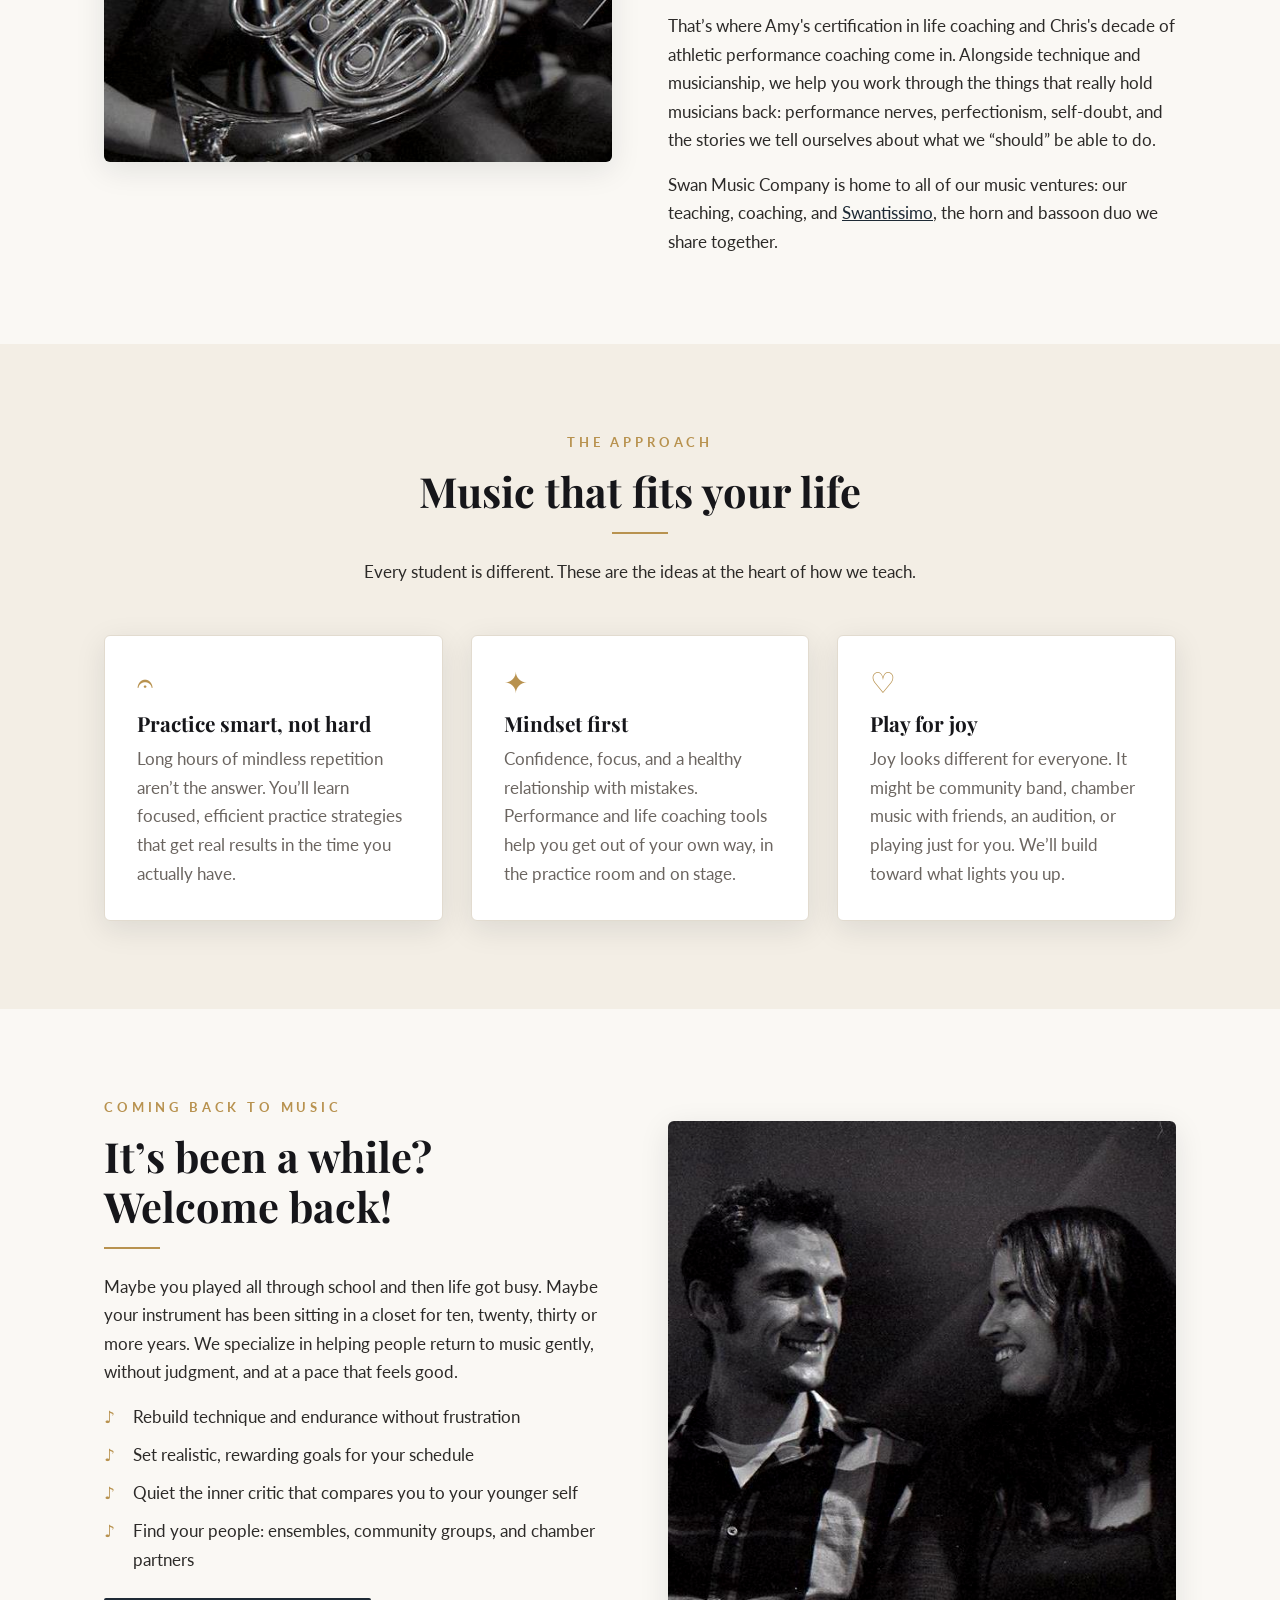
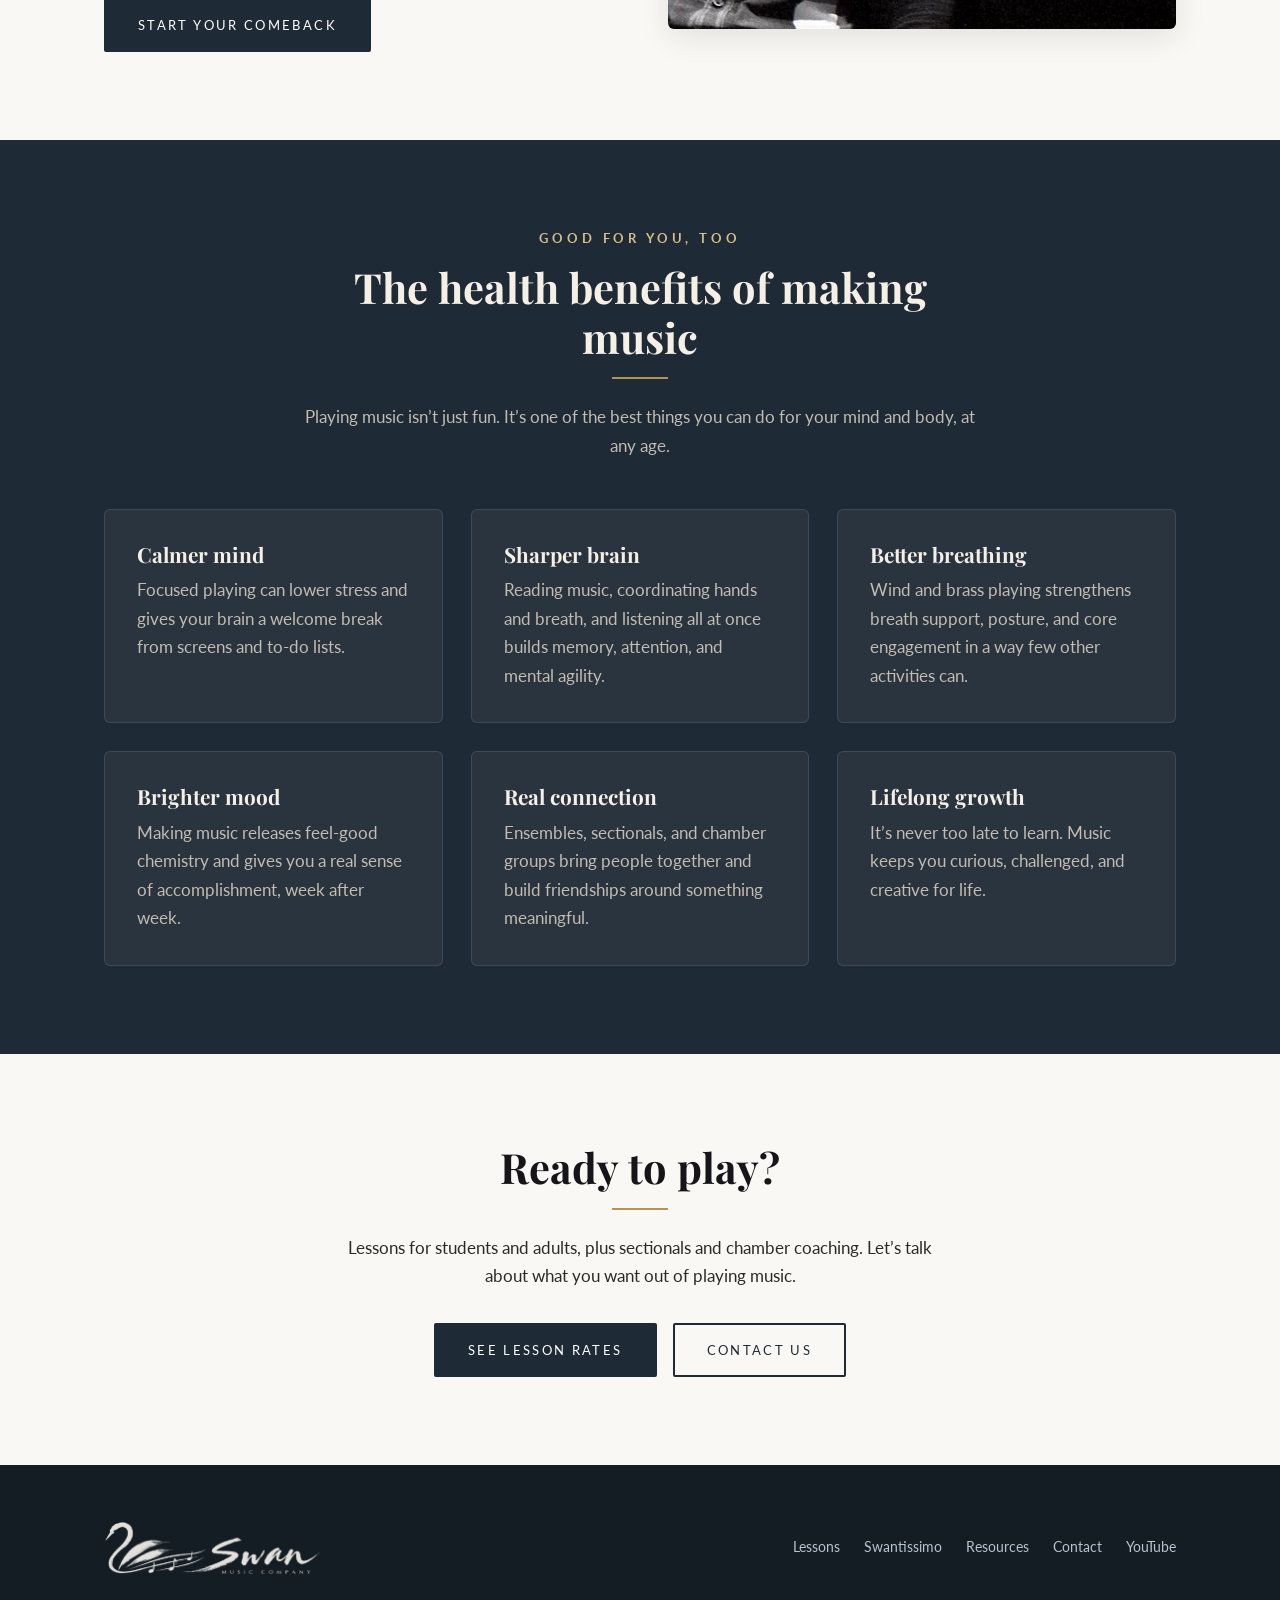
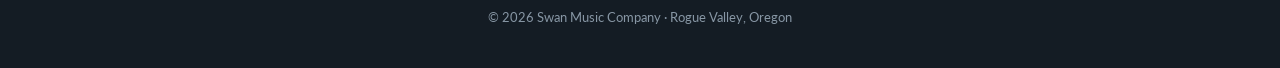
==== commit b82071d3: "Content adjustments." ====
--- a/index.html
+++ b/index.html
@@ -3,8 +3,8 @@
 <head>
   <meta charset="UTF-8" />
   <meta name="viewport" content="width=device-width, initial-scale=1.0" />
-  <title>Swan Music Company | Music Lessons, Coaching &amp; Performance</title>
-  <meta name="description" content="Music lessons and mindset coaching with 20+ years of professional performing and teaching. Practice smart, not hard, and play for joy above all else." />
+  <title>Music Lessons &amp; Classes in the Rogue Valley | Swan Music Company</title>
+  <meta name="description" content="General music classes, plus private horn, trumpet, and bassoon lessons, in Ashland, Medford, Talent, and Phoenix, Oregon." />
   <link rel="icon" type="image/png" href="images/logo-stacked.png" />
   <link rel="preconnect" href="https://fonts.googleapis.com" />
   <link rel="preconnect" href="https://fonts.gstatic.com" crossorigin />
@@ -57,10 +57,9 @@
         <p class="eyebrow">Meet your teachers</p>
         <h2>Hi, we&rsquo;re Amy and Chris Swan.</h2>
         <div class="divider" style="margin-left: 0;"></div>
-        <p><i>Amy's primary instruments are horn and trumpet. Chris's is bassoon.</i></p>
         <p>For more than 20 years we&rsquo;ve been performing professionally and teaching private lessons, sectionals, and chamber ensembles. We&rsquo;ve seen students of every age and level grow, and we&rsquo;ve learned that the biggest breakthroughs rarely come from more hours in the practice room.</p>
         <p class="pull">About 80% of learning music and performing is mindset.</p>
-        <p>That&rsquo;s where Amy's certification in life coaching, and Chris's decade of athletic performance coaching comes in. Alongside technique and musicianship, we help you work through the things that really hold musicians back: performance nerves, perfectionism, self-doubt, and the stories we tell ourselves about what we &ldquo;should&rdquo; be able to do.</p>
+        <p>That&rsquo;s where Amy's certification in life coaching and Chris's decade of athletic performance coaching come in. Alongside technique and musicianship, we help you work through the things that really hold musicians back: performance nerves, perfectionism, self-doubt, and the stories we tell ourselves about what we &ldquo;should&rdquo; be able to do.</p>
         <p>Swan Music Company is home to all of our music ventures: our teaching, coaching, and <a href="swantissimo.html">Swantissimo</a>, the horn and bassoon duo we share together.</p>
       </div>
     </div>
